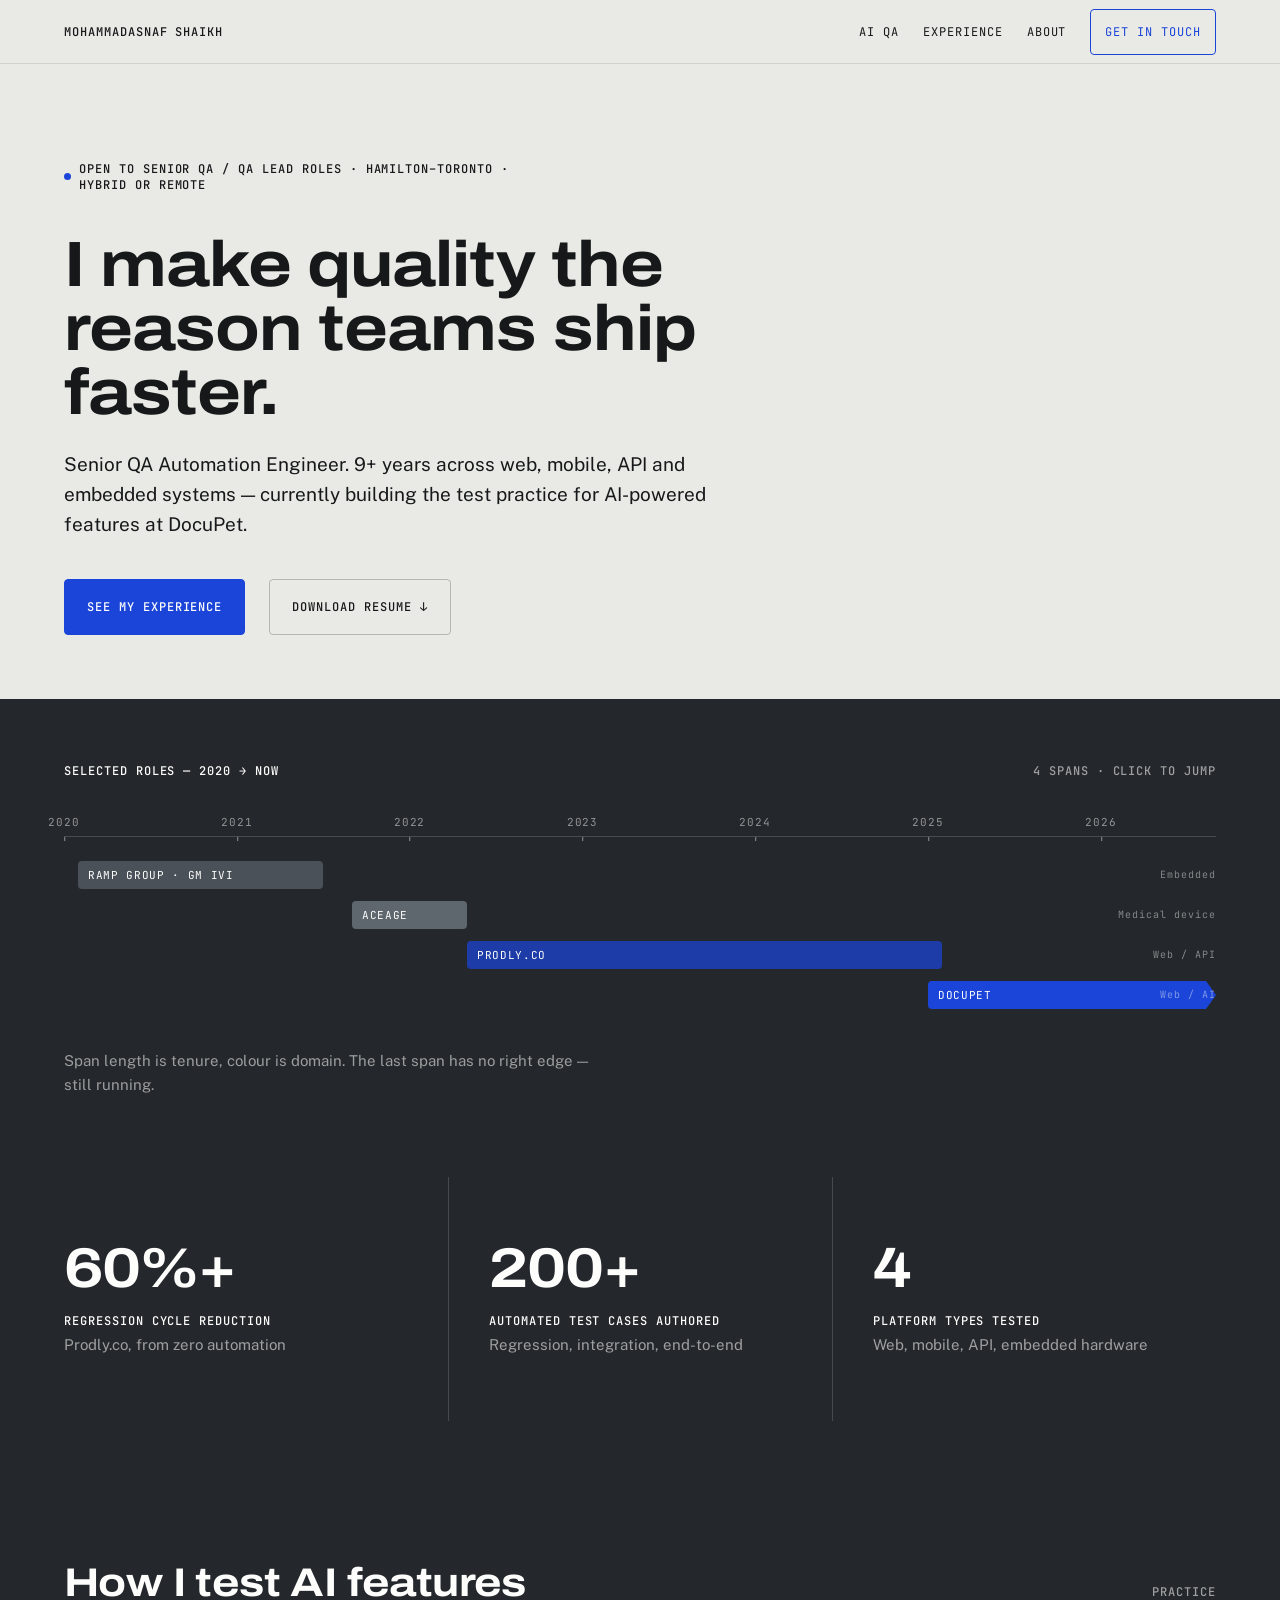
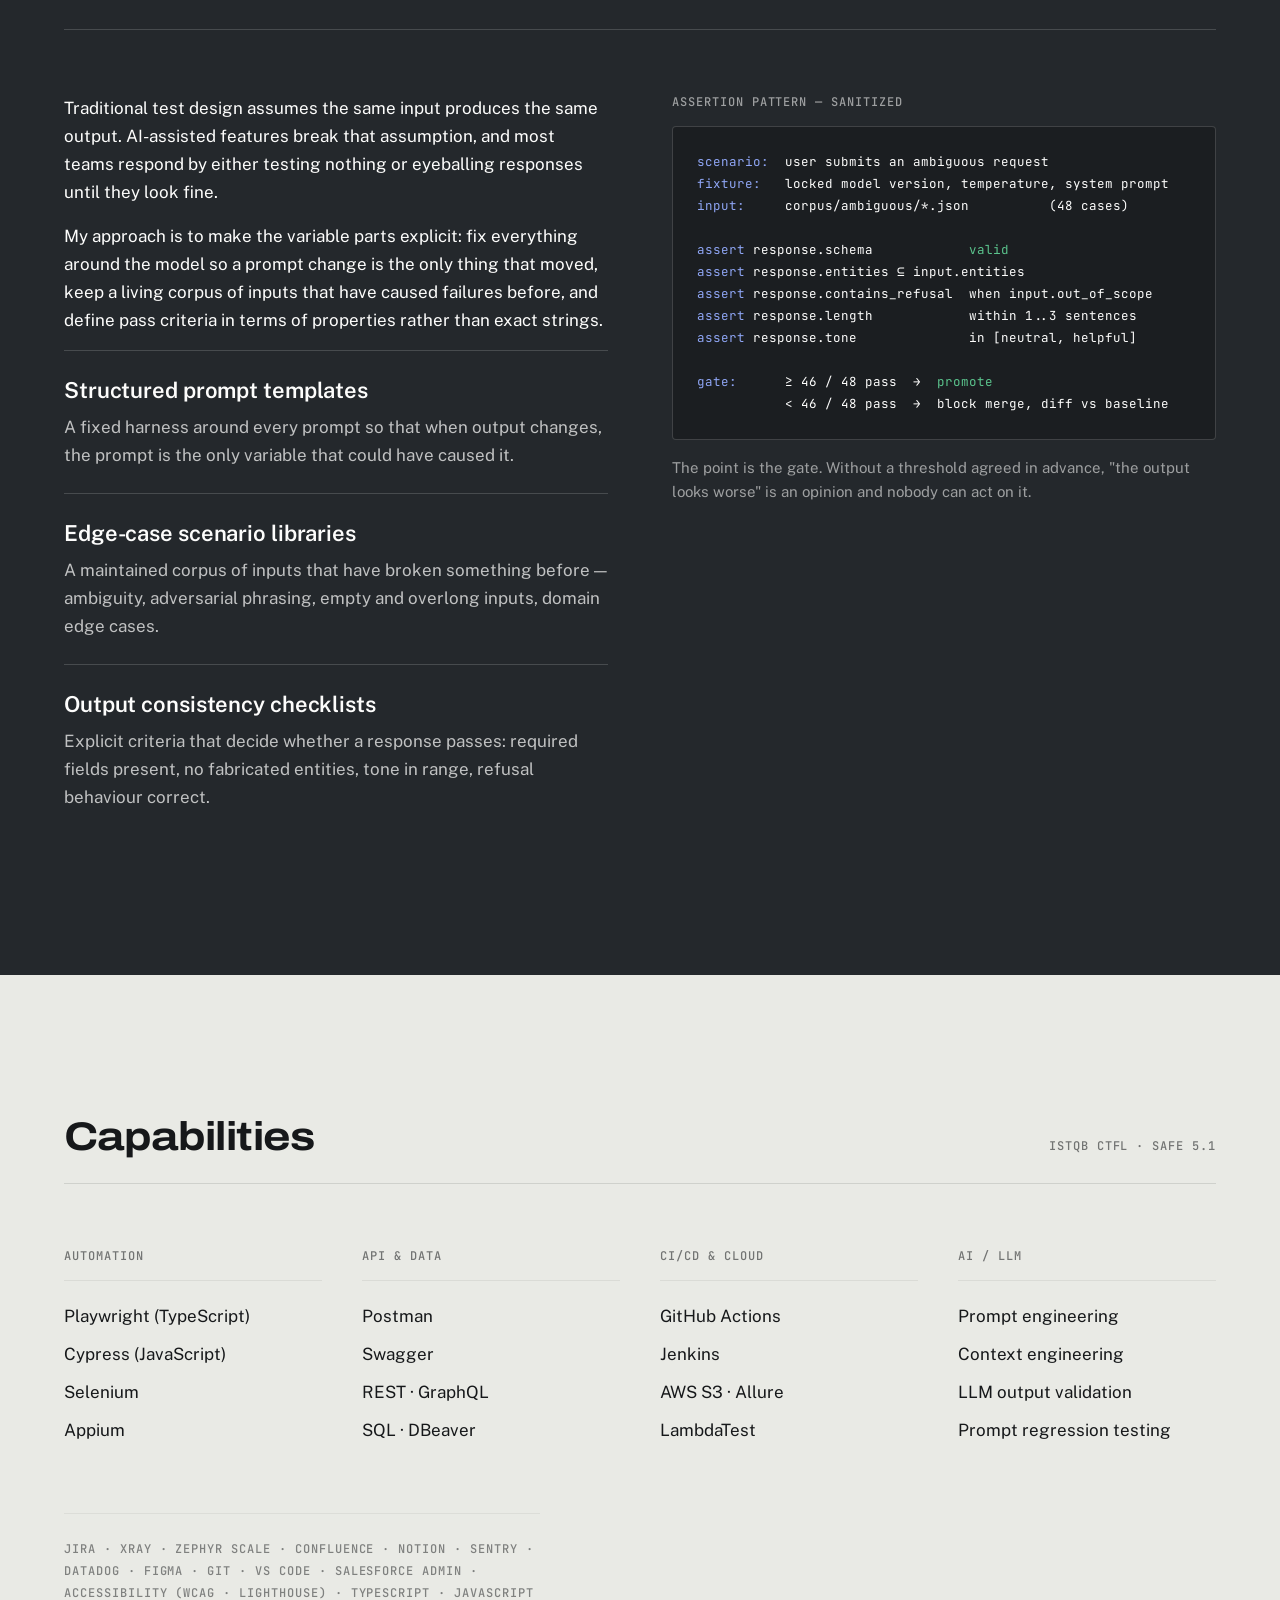
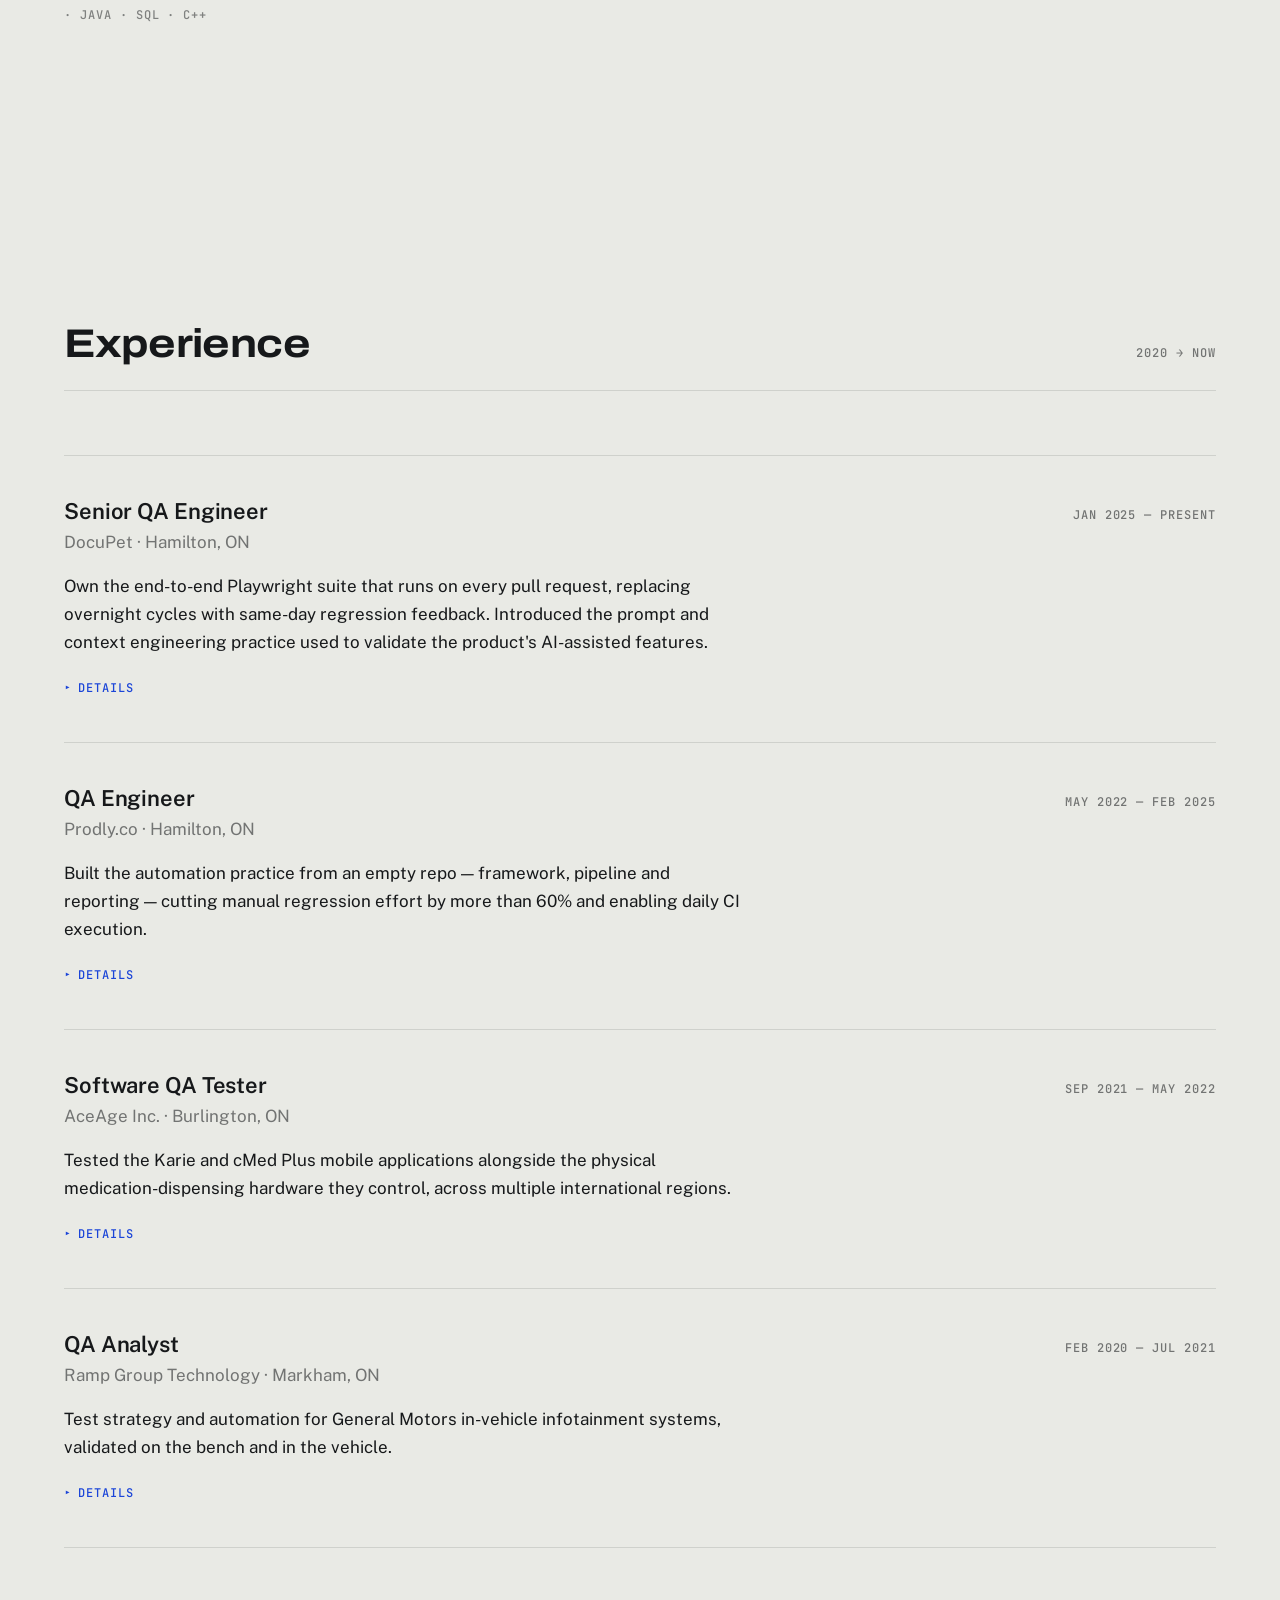
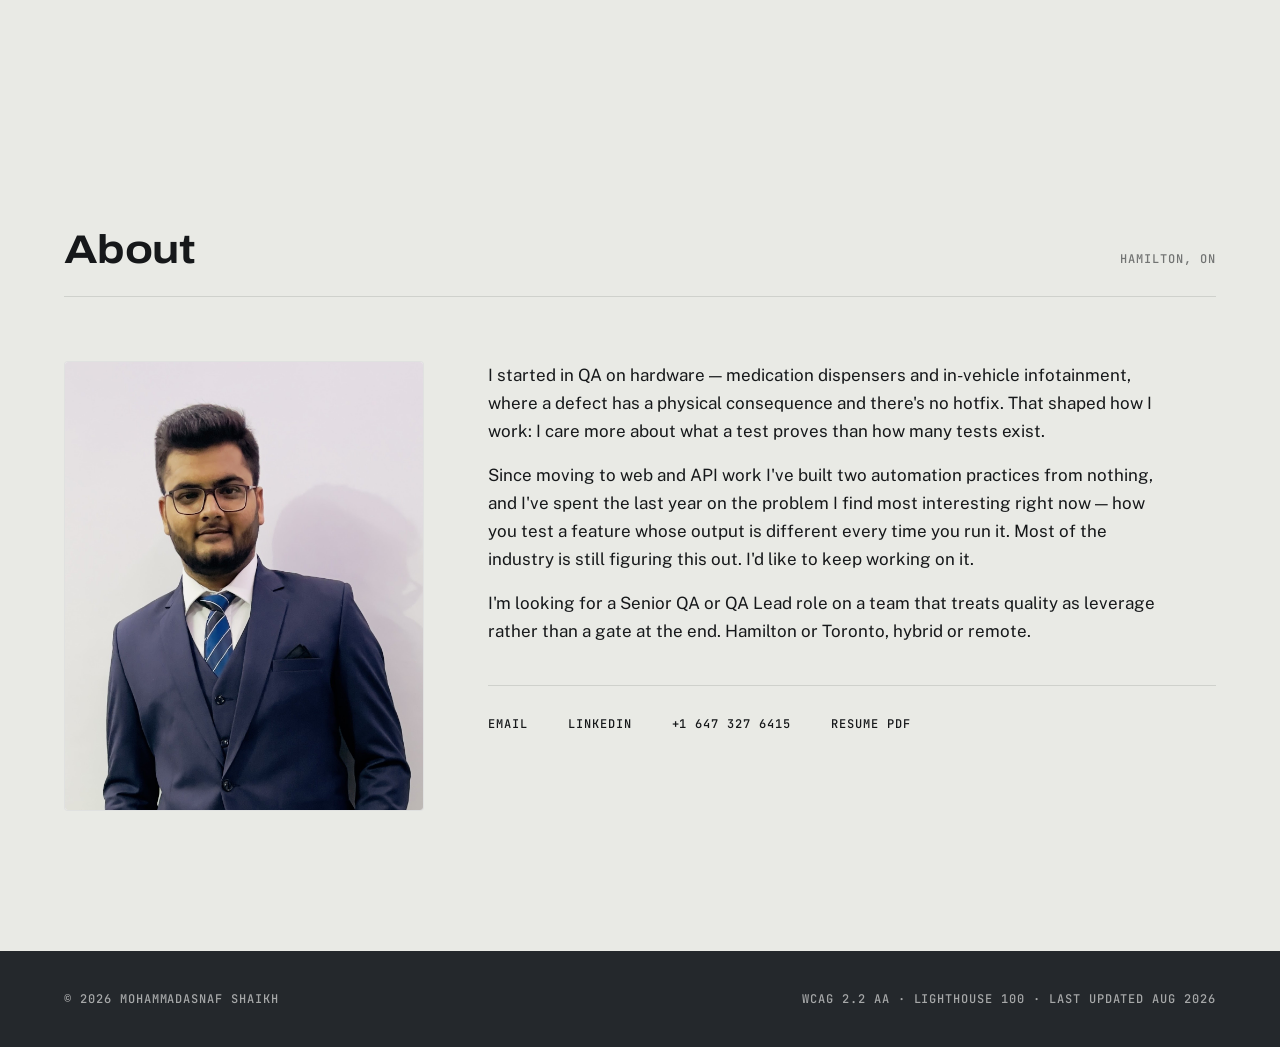
==== index.html @ b60d02b6 "Resume and Portfolio" ====
<!DOCTYPE html>
<html lang="en">
<head>
<meta charset="utf-8">
<meta name="viewport" content="width=device-width, initial-scale=1">
<title>Mohammadasnaf Shaikh — Senior QA Automation Engineer</title>
<meta name="description" content="Senior QA Automation Engineer with 9+ years across web, mobile, API and embedded. Playwright, CI/CD, and QA for AI-powered features.">

<!-- ============================================================
     BEFORE PUBLISHING: replace the two URLs below with your real
     live address, e.g. https://asnafshaikh.com
     LinkedIn will NOT show a preview card if these stay as-is.
     ============================================================ -->
<link rel="canonical" href="https://REPLACE-WITH-YOUR-DOMAIN.com/">
<meta property="og:image" content="https://REPLACE-WITH-YOUR-DOMAIN.com/og-image.png">

<meta property="og:type" content="website">
<meta property="og:site_name" content="Mohammadasnaf Shaikh">
<meta property="og:title" content="Mohammadasnaf Shaikh — Senior QA Automation Engineer">
<meta property="og:description" content="9+ years across web, mobile, API and embedded. Playwright, CI/CD, and a working practice for testing AI-powered features.">
<meta property="og:image:width" content="1200">
<meta property="og:image:height" content="630">
<meta property="og:image:alt" content="I make quality the reason teams ship faster — Mohammadasnaf Shaikh, Senior QA Automation Engineer">
<meta property="og:locale" content="en_CA">

<meta name="twitter:card" content="summary_large_image">
<meta name="twitter:title" content="Mohammadasnaf Shaikh — Senior QA Automation Engineer">
<meta name="twitter:description" content="9+ years across web, mobile, API and embedded. Playwright, CI/CD, and a working practice for testing AI-powered features.">

<meta name="theme-color" content="#24282C">
<link rel="icon" href="favicon.svg" type="image/svg+xml">
<link rel="preconnect" href="https://fonts.googleapis.com">
<link rel="preconnect" href="https://fonts.gstatic.com" crossorigin>
<link href="https://fonts.googleapis.com/css2?family=Archivo:wdth,wght@62..125,100..900&family=Public+Sans:wght@400;600&family=JetBrains+Mono:wght@400;500&display=swap" rel="stylesheet">
<link rel="stylesheet" href="styles.css">
</head>
<body>

<header class="nav">
  <nav class="nav-inner" aria-label="Main">
    <a class="nav-name" href="#top">Mohammadasnaf Shaikh</a>
    <div class="nav-links">
      <a href="#ai">AI QA</a>
      <a href="#experience">Experience</a>
      <a href="#about">About</a>
      <a class="nav-cta" href="#contact">Get in touch</a>
    </div>
  </nav>
</header>

<main id="top">

  <!-- ========== HERO ========== -->
  <section class="hero wrap">
    <p class="status mono"><span class="dot" aria-hidden="true"></span>Open to Senior QA / QA Lead roles · Hamilton–Toronto · Hybrid or remote</p>
    <h1>I make quality the reason teams ship faster.</h1>
    <p class="hero-sub">Senior QA Automation Engineer. 9+ years across web, mobile, API and embedded systems — currently building the test practice for AI-powered features at DocuPet.</p>
    <div class="actions">
      <a class="btn" href="#experience">See my experience</a>
      <a class="btn btn-quiet" href="Mohammadasnaf_Shaikh_Resume.pdf">Download resume ↓</a>
    </div>
  </section>

  <!-- ========== RUN STRIP ========== -->
  <section class="panel strip-panel" aria-labelledby="strip-title">
    <div class="wrap">
      <div class="strip-head">
        <p class="mono" id="strip-title" style="margin:0">Selected roles — 2020 → now</p>
        <p class="mono dim" style="margin:0">4 spans · click to jump</p>
      </div>

      <div class="axis" aria-hidden="true">
        <span class="tick" style="left:0%">2020</span>
        <span class="tick" style="left:15%">2021</span>
        <span class="tick" style="left:30%">2022</span>
        <span class="tick" style="left:45%">2023</span>
        <span class="tick" style="left:60%">2024</span>
        <span class="tick" style="left:75%">2025</span>
        <span class="tick" style="left:90%">2026</span>
      </div>

      <div class="tracks">
        <div class="track">
          <a class="span span-1" href="#role-ramp" style="left:1.25%; width:21.25%"><span>Ramp Group · GM IVI</span></a>
          <span class="track-tag">Embedded</span>
        </div>
        <div class="track">
          <a class="span span-2" href="#role-aceage" style="left:25%; width:10%"><span>AceAge</span></a>
          <span class="track-tag">Medical device</span>
        </div>
        <div class="track">
          <a class="span span-3" href="#role-prodly" style="left:35%; width:41.25%"><span>Prodly.co</span></a>
          <span class="track-tag">Web / API</span>
        </div>
        <div class="track">
          <a class="span span-4" href="#role-docupet" style="left:75%; width:25%"><span>DocuPet</span></a>
          <span class="track-tag">Web / AI</span>
        </div>
      </div>

      <p class="strip-note small">Span length is tenure, colour is domain. The last span has no right edge — still running.</p>
    </div>
  </section>

  <!-- ========== IMPACT ========== -->
  <section class="panel">
    <div class="wrap">
      <div class="impact">
        <div class="impact-cell">
          <p class="impact-num">60%+</p>
          <p class="mono impact-label">Regression cycle reduction</p>
          <p class="small dim" style="margin:0">Prodly.co, from zero automation</p>
        </div>
        <div class="impact-cell">
          <p class="impact-num">200+</p>
          <p class="mono impact-label">Automated test cases authored</p>
          <p class="small dim" style="margin:0">Regression, integration, end-to-end</p>
        </div>
        <div class="impact-cell">
          <p class="impact-num">4</p>
          <p class="mono impact-label">Platform types tested</p>
          <p class="small dim" style="margin:0">Web, mobile, API, embedded hardware</p>
        </div>
      </div>
    </div>
  </section>

  <!-- ========== AI QA ========== -->
  <section class="panel" id="ai">
    <div class="section wrap reveal">
      <div class="section-head">
        <h2>How I test AI features</h2>
        <p class="mono dim" style="margin:0">Practice</p>
      </div>

      <div class="ai-grid">
        <div>
          <p>Traditional test design assumes the same input produces the same output. AI-assisted features break that assumption, and most teams respond by either testing nothing or eyeballing responses until they look fine.</p>
          <p>My approach is to make the variable parts explicit: fix everything around the model so a prompt change is the only thing that moved, keep a living corpus of inputs that have caused failures before, and define pass criteria in terms of properties rather than exact strings.</p>

          <div class="practice">
            <h3>Structured prompt templates</h3>
            <p>A fixed harness around every prompt so that when output changes, the prompt is the only variable that could have caused it.</p>
          </div>
          <div class="practice">
            <h3>Edge-case scenario libraries</h3>
            <p>A maintained corpus of inputs that have broken something before — ambiguity, adversarial phrasing, empty and overlong inputs, domain edge cases.</p>
          </div>
          <div class="practice">
            <h3>Output consistency checklists</h3>
            <p>Explicit criteria that decide whether a response passes: required fields present, no fabricated entities, tone in range, refusal behaviour correct.</p>
          </div>
        </div>

        <div>
          <p class="mono dim" style="margin-bottom:16px">Assertion pattern — sanitized</p>
<pre class="artifact"><span class="k">scenario:</span>  user submits an ambiguous request
<span class="k">fixture:</span>   locked model version, temperature, system prompt
<span class="k">input:</span>     corpus/ambiguous/*.json          (48 cases)

<span class="k">assert</span> response.schema            <span class="ok">valid</span>
<span class="k">assert</span> response.entities ⊆ input.entities
<span class="k">assert</span> response.contains_refusal  when input.out_of_scope
<span class="k">assert</span> response.length            within 1..3 sentences
<span class="k">assert</span> response.tone              in [neutral, helpful]

<span class="k">gate:</span>      ≥ 46 / 48 pass  →  <span class="ok">promote</span>
           &lt; 46 / 48 pass  →  block merge, diff vs baseline</pre>
          <p class="small dim" style="margin-top:16px">The point is the gate. Without a threshold agreed in advance, "the output looks worse" is an opinion and nobody can act on it.</p>
        </div>
      </div>
    </div>
  </section>

  <!-- ========== CAPABILITIES ========== -->
  <section class="section wrap reveal">
    <div class="section-head">
      <h2>Capabilities</h2>
      <p class="mono dim" style="margin:0">ISTQB CTFL · SAFe 5.1</p>
    </div>

    <div class="caps">
      <div class="cap">
        <h3>Automation</h3>
        <ul>
          <li>Playwright (TypeScript)</li>
          <li>Cypress (JavaScript)</li>
          <li>Selenium</li>
          <li>Appium</li>
        </ul>
      </div>
      <div class="cap">
        <h3>API &amp; data</h3>
        <ul>
          <li>Postman</li>
          <li>Swagger</li>
          <li>REST · GraphQL</li>
          <li>SQL · DBeaver</li>
        </ul>
      </div>
      <div class="cap">
        <h3>CI/CD &amp; cloud</h3>
        <ul>
          <li>GitHub Actions</li>
          <li>Jenkins</li>
          <li>AWS S3 · Allure</li>
          <li>LambdaTest</li>
        </ul>
      </div>
      <div class="cap">
        <h3>AI / LLM</h3>
        <ul>
          <li>Prompt engineering</li>
          <li>Context engineering</li>
          <li>LLM output validation</li>
          <li>Prompt regression testing</li>
        </ul>
      </div>
    </div>

    <p class="mono caps-rest">Jira · Xray · Zephyr Scale · Confluence · Notion · Sentry · Datadog · Figma · Git · VS Code · Salesforce Admin · Accessibility (WCAG · Lighthouse) · TypeScript · JavaScript · Java · SQL · C++</p>
  </section>

  <!-- ========== EXPERIENCE ========== -->
  <section class="section wrap reveal" id="experience">
    <div class="section-head">
      <h2>Experience</h2>
      <p class="mono dim" style="margin:0">2020 → now</p>
    </div>

    <article class="role" id="role-docupet">
      <div class="role-top">
        <div>
          <h3>Senior QA Engineer</h3>
          <p class="role-co">DocuPet · Hamilton, ON</p>
        </div>
        <p class="mono dim" style="margin:0">Jan 2025 — Present</p>
      </div>
      <p>Own the end-to-end Playwright suite that runs on every pull request, replacing overnight cycles with same-day regression feedback. Introduced the prompt and context engineering practice used to validate the product's AI-assisted features.</p>
      <details>
        <summary>Details</summary>
        <ul>
          <li>Architected and maintain a Playwright (TypeScript) suite embedded in CI/CD, delivering regression results on every PR.</li>
          <li>Built structured prompt templates, edge-case scenario libraries and LLM output consistency checklists for AI features.</li>
          <li>Authored test plans covering functional, regression, sanity, accessibility (Lighthouse / WCAG) and non-functional testing across LambdaTest real-device environments.</li>
          <li>Led API validation via Postman and Swagger — payload integrity, auth flows, error boundaries and data consistency across QA, Staging and Production.</li>
          <li>Used Sentry for real-time log monitoring, surfacing production-level anomalies pre-release and reducing mean time to resolution.</li>
          <li>Managed the full defect lifecycle in Jira / Xray and maintained the Confluence knowledge base used for onboarding.</li>
        </ul>
      </details>
    </article>

    <article class="role" id="role-prodly">
      <div class="role-top">
        <div>
          <h3>QA Engineer</h3>
          <p class="role-co">Prodly.co · Hamilton, ON</p>
        </div>
        <p class="mono dim" style="margin:0">May 2022 — Feb 2025</p>
      </div>
      <p>Built the automation practice from an empty repo — framework, pipeline and reporting — cutting manual regression effort by more than 60% and enabling daily CI execution.</p>
      <details>
        <summary>Details</summary>
        <ul>
          <li>Built the entire automation framework from scratch in Playwright and Cypress (TypeScript / JavaScript) from a zero-automation baseline.</li>
          <li>Deployed and maintained an AWS S3-hosted Allure reporting pipeline giving stakeholders self-serve visibility into execution trends, flakiness and coverage gaps.</li>
          <li>Applied context engineering to AI-assisted test scenario generation for complex Salesforce features.</li>
          <li>Served as Salesforce System Admin within QA — provisioned test environments, managed permissions, validated data migration accuracy.</li>
          <li>Executed API testing on REST endpoints via Postman and Swagger, validating data correctness, response-time SLAs and error boundaries.</li>
          <li>Used Datadog and DBeaver for log monitoring and SQL-based database validation.</li>
        </ul>
      </details>
    </article>

    <article class="role" id="role-aceage">
      <div class="role-top">
        <div>
          <h3>Software QA Tester</h3>
          <p class="role-co">AceAge Inc. · Burlington, ON</p>
        </div>
        <p class="mono dim" style="margin:0">Sep 2021 — May 2022</p>
      </div>
      <p>Tested the Karie and cMed Plus mobile applications alongside the physical medication-dispensing hardware they control, across multiple international regions.</p>
      <details>
        <summary>Details</summary>
        <ul>
          <li>Tested Android and iOS applications plus hardware dispensing devices across QA, Staging and Production.</li>
          <li>Executed update-path, firmware, regression, sanity, permission and multi-device dispensing tests.</li>
          <li>Caught a critical patient-safety hardware–software sync defect before it reached production.</li>
          <li>Performed API testing on healthcare platform endpoints, verifying prescription data flows and device communication protocols.</li>
        </ul>
      </details>
    </article>

    <article class="role" id="role-ramp">
      <div class="role-top">
        <div>
          <h3>QA Analyst</h3>
          <p class="role-co">Ramp Group Technology · Markham, ON</p>
        </div>
        <p class="mono dim" style="margin:0">Feb 2020 — Jul 2021</p>
      </div>
      <p>Test strategy and automation for General Motors in-vehicle infotainment systems, validated on the bench and in the vehicle.</p>
      <details>
        <summary>Details</summary>
        <ul>
          <li>Developed test strategies covering Bluetooth, CarPlay, Android Auto (wired and wireless), Radio, SiriusXM and media applications.</li>
          <li>Built Java + Selenium + Appium automation targeting Android IVI.</li>
          <li>Performed bench and in-vehicle validation using CAN bus and Intrepid simulated signals.</li>
          <li>Collaborated with GM engineering on HMI usability; structured QA feedback entered the engineering backlog across two model-year updates.</li>
        </ul>
      </details>
    </article>
  </section>

  <!-- ========== ABOUT + CONTACT ========== -->
  <section class="section wrap reveal" id="about">
    <div class="section-head">
      <h2>About</h2>
      <p class="mono dim" style="margin:0">Hamilton, ON</p>
    </div>

    <div class="about">
      <img class="portrait" src="headshot.jpg" alt="Mohammadasnaf Shaikh" width="720" height="900">

      <div>
        <p>I started in QA on hardware — medication dispensers and in-vehicle infotainment, where a defect has a physical consequence and there's no hotfix. That shaped how I work: I care more about what a test proves than how many tests exist.</p>
        <p>Since moving to web and API work I've built two automation practices from nothing, and I've spent the last year on the problem I find most interesting right now — how you test a feature whose output is different every time you run it. Most of the industry is still figuring this out. I'd like to keep working on it.</p>
        <p>I'm looking for a Senior QA or QA Lead role on a team that treats quality as leverage rather than a gate at the end. Hamilton or Toronto, hybrid or remote.</p>

        <div class="contact" id="contact">
          <a href="mailto:asnafshaikhpro@gmail.com">Email</a>
          <a href="https://www.linkedin.com/in/mohammadasnaf-shaikh/" target="_blank" rel="noopener">LinkedIn</a>
          <a href="tel:+16473276415">+1 647 327 6415</a>
          <a href="Mohammadasnaf_Shaikh_Resume.pdf">Resume PDF</a>
        </div>
      </div>
    </div>
  </section>

</main>

<footer class="panel footer">
  <div class="footer-inner">
    <p class="mono" style="margin:0">© 2026 Mohammadasnaf Shaikh</p>
    <p class="mono" style="margin:0">WCAG 2.2 AA · Lighthouse 100 · Last updated Aug 2026</p>
  </div>
</footer>

<script>
  (function () {
    var items = document.querySelectorAll('.reveal');
    if (!('IntersectionObserver' in window)) {
      items.forEach(function (el) { el.classList.add('in'); });
      return;
    }
    var io = new IntersectionObserver(function (entries) {
      entries.forEach(function (e) {
        if (e.isIntersecting) { e.target.classList.add('in'); io.unobserve(e.target); }
      });
    }, { rootMargin: '0px 0px -8% 0px', threshold: 0.05 });
    items.forEach(function (el) { io.observe(el); });
  })();
</script>

</body>
</html>
---- styles.css ----
/* ============================================================
   mohammadasnaf.com — diagnostic readout
   Tokens per design spec. Six colours, three faces, one accent.
   ============================================================ */

:root {
  --bench:    #E9EAE5;
  --card:     #FDFDFC;
  --ink:      #16181A;
  --graphite: #24282C;
  --cobalt:   #1B45D8;
  --verify:   #0F7B4F;
  --flag:     #B3261E;

  --hairline: rgba(22, 24, 26, 0.12);
  --hairline-strong: rgba(22, 24, 26, 0.24);
  --hairline-dark: rgba(253, 253, 252, 0.16);

  --display: "Archivo", "Helvetica Neue", Arial, sans-serif;
  --body: "Public Sans", -apple-system, BlinkMacSystemFont, "Segoe UI", sans-serif;
  --mono: "JetBrains Mono", ui-monospace, SFMono-Regular, Menlo, monospace;

  --s1: 4px;  --s2: 8px;   --s3: 16px;  --s4: 24px;
  --s5: 40px; --s6: 64px;  --s7: 96px;  --s8: 140px;

  --maxw: 1200px;
  --gutter: 24px;
  --radius: 4px;
}

/* ---------- reset ---------- */

*, *::before, *::after { box-sizing: border-box; }

html { scroll-behavior: smooth; scroll-padding-top: 88px; }

body {
  margin: 0;
  background: var(--bench);
  color: var(--ink);
  font-family: var(--body);
  font-size: 17px;
  line-height: 28px;
  font-weight: 400;
  -webkit-font-smoothing: antialiased;
  text-rendering: optimizeLegibility;
}

img { max-width: 100%; display: block; }

a { color: inherit; }

:focus-visible {
  outline: 2px solid var(--cobalt);
  outline-offset: 2px;
  border-radius: 2px;
}

/* ---------- type ---------- */

h1, h2, h3 { margin: 0; font-weight: 700; }

h1, h2 {
  font-family: var(--display);
  font-variation-settings: "wdth" 115;
  letter-spacing: -0.015em;
}

h1 { font-size: 64px; line-height: 64px; }
h2 { font-size: 40px; line-height: 44px; }

h3 {
  font-family: var(--body);
  font-size: 22px;
  line-height: 30px;
  font-weight: 600;
  letter-spacing: -0.005em;
}

p { margin: 0 0 var(--s3); max-width: 68ch; }

.small { font-size: 15px; line-height: 24px; }

.mono {
  font-family: var(--mono);
  font-size: 12px;
  line-height: 16px;
  font-weight: 500;
  letter-spacing: 0.08em;
  text-transform: uppercase;
}

.dim { opacity: 0.56; }

/* ---------- layout ---------- */

.wrap {
  max-width: var(--maxw);
  margin: 0 auto;
  padding-inline: var(--gutter);
}

.section { padding-block: var(--s8); }

.section-head {
  display: flex;
  align-items: baseline;
  justify-content: space-between;
  gap: var(--s4);
  padding-bottom: var(--s4);
  margin-bottom: var(--s6);
  border-bottom: 1px solid var(--hairline);
}

.panel {
  background: var(--graphite);
  color: var(--card);
}

.panel .section-head { border-bottom-color: var(--hairline-dark); }

/* ---------- nav ---------- */

.nav {
  position: sticky;
  top: 0;
  z-index: 50;
  height: 64px;
  background: rgba(233, 234, 229, 0.86);
  backdrop-filter: blur(8px);
  -webkit-backdrop-filter: blur(8px);
  border-bottom: 1px solid var(--hairline);
}

.nav-inner {
  max-width: var(--maxw);
  margin: 0 auto;
  padding-inline: var(--gutter);
  height: 100%;
  display: flex;
  align-items: center;
  justify-content: space-between;
  gap: var(--s4);
}

.nav-name {
  font-family: var(--mono);
  font-size: 12px;
  letter-spacing: 0.08em;
  text-transform: uppercase;
  text-decoration: none;
  font-weight: 500;
}

.nav-links {
  display: flex;
  align-items: center;
  gap: var(--s4);
}

.nav-links a {
  font-family: var(--mono);
  font-size: 12px;
  letter-spacing: 0.08em;
  text-transform: uppercase;
  text-decoration: none;
  padding-block: 4px;
  position: relative;
}

.nav-links a::after {
  content: "";
  position: absolute;
  left: 0; bottom: 0;
  width: 100%; height: 1px;
  background: var(--cobalt);
  transform: scaleX(0);
  transform-origin: left;
  transition: transform 120ms ease-out;
}

.nav-links a:hover::after { transform: scaleX(1); }

.nav-cta {
  border: 1px solid var(--cobalt);
  color: var(--cobalt);
  border-radius: var(--radius);
  padding: 8px 14px !important;
  transition: background 120ms ease-out, color 120ms ease-out;
}

.nav-cta::after { display: none; }
.nav-cta:hover { background: var(--cobalt); color: var(--card); }

/* ---------- hero ---------- */

.hero { padding-top: var(--s7); padding-bottom: var(--s6); }

.status {
  display: inline-flex;
  align-items: center;
  gap: var(--s2);
  margin-bottom: var(--s5);
}

.dot {
  width: 7px; height: 7px;
  border-radius: 50%;
  background: var(--cobalt);
  flex: none;
}

.hero h1 { max-width: 15ch; margin-bottom: var(--s4); }

.hero-sub {
  font-size: 19px;
  line-height: 30px;
  max-width: 58ch;
  margin-bottom: var(--s5);
}

.actions { display: flex; align-items: center; gap: var(--s4); flex-wrap: wrap; }

.btn {
  display: inline-block;
  background: var(--cobalt);
  color: var(--card);
  text-decoration: none;
  border: 1px solid var(--cobalt);
  border-radius: var(--radius);
  padding: 13px 22px;
  font-family: var(--mono);
  font-size: 12px;
  font-weight: 500;
  letter-spacing: 0.08em;
  text-transform: uppercase;
  transition: transform 120ms ease-out, background 120ms ease-out;
}

.btn:hover { background: #1638b4; transform: translateY(-1px); }

.btn-quiet {
  background: transparent;
  color: var(--ink);
  border-color: var(--hairline-strong);
}

.btn-quiet:hover { background: transparent; border-color: var(--ink); }

/* ---------- run strip ---------- */

.strip-panel { padding-block: var(--s6); }

.strip-head {
  display: flex;
  align-items: baseline;
  justify-content: space-between;
  gap: var(--s4);
  margin-bottom: var(--s5);
}

.axis {
  position: relative;
  height: 18px;
  border-bottom: 1px solid var(--hairline-dark);
  margin-bottom: var(--s4);
}

.tick {
  position: absolute;
  bottom: 0;
  transform: translateX(-50%);
  font-family: var(--mono);
  font-size: 11px;
  letter-spacing: 0.08em;
  opacity: 0.5;
}

.tick::after {
  content: "";
  position: absolute;
  left: 50%; bottom: -5px;
  width: 1px; height: 4px;
  background: currentColor;
}

.tracks { display: flex; flex-direction: column; gap: 12px; }

.track { position: relative; height: 28px; }

.span {
  position: absolute;
  top: 0;
  height: 28px;
  border-radius: var(--radius);
  display: flex;
  align-items: center;
  padding-inline: 10px;
  gap: 8px;
  text-decoration: none;
  color: var(--card);
  font-family: var(--mono);
  font-size: 11px;
  letter-spacing: 0.06em;
  text-transform: uppercase;
  white-space: nowrap;
  overflow: hidden;
  transform: scaleX(0);
  transform-origin: left center;
  animation: draw 900ms cubic-bezier(0.2, 0.7, 0.3, 1) both;
  transition: filter 120ms ease-out;
}

.span:hover { filter: brightness(1.18); }

.span span { transform-origin: left; }

@keyframes draw { to { transform: scaleX(1); } }

.span-1 { background: #4A5158; animation-delay: 0ms; }
.span-2 { background: #5E666E; animation-delay: 80ms; }
.span-3 { background: rgba(27, 69, 216, 0.72); animation-delay: 160ms; }
.span-4 {
  background: var(--cobalt);
  animation-delay: 240ms;
  border-top-right-radius: 0;
  border-bottom-right-radius: 0;
  clip-path: polygon(0 0, calc(100% - 10px) 0, 100% 50%, calc(100% - 10px) 100%, 0 100%);
}

.track-tag {
  position: absolute;
  right: 0;
  top: 50%;
  transform: translateY(-50%);
  font-family: var(--mono);
  font-size: 10px;
  letter-spacing: 0.1em;
  opacity: 0.45;
  pointer-events: none;
}

.strip-note { margin-top: var(--s5); opacity: 0.55; max-width: 60ch; }

/* ---------- impact ---------- */

.impact { display: grid; grid-template-columns: repeat(3, 1fr); }

.impact-cell {
  padding: var(--s6) var(--s5);
  border-left: 1px solid var(--hairline-dark);
}

.impact-cell:first-child { border-left: 0; padding-left: 0; }

.impact-num {
  font-family: var(--display);
  font-variation-settings: "wdth" 115;
  font-weight: 700;
  font-size: 56px;
  line-height: 56px;
  letter-spacing: -0.02em;
  margin-bottom: var(--s3);
}

.impact-label { margin-bottom: var(--s1); }

/* ---------- work cards ---------- */

.cards { display: flex; flex-direction: column; gap: var(--s4); }

.card {
  display: block;
  background: var(--card);
  border: 1px solid var(--hairline);
  border-radius: var(--radius);
  padding: var(--s5);
  text-decoration: none;
  transition: transform 120ms ease-out, border-color 120ms ease-out;
}

.card:hover {
  transform: translateY(-2px);
  border-color: var(--hairline-strong);
}

.card-top {
  display: flex;
  justify-content: space-between;
  gap: var(--s4);
  margin-bottom: var(--s4);
}

.card h3 { margin-bottom: var(--s2); max-width: 24ch; }

.card p { margin-bottom: var(--s4); }

.metric {
  display: inline-flex;
  align-items: center;
  gap: var(--s2);
  color: var(--verify);
  font-family: var(--mono);
  font-size: 12px;
  font-weight: 500;
  letter-spacing: 0.08em;
  text-transform: uppercase;
  margin-bottom: var(--s5);
}

.card-foot {
  display: flex;
  justify-content: space-between;
  align-items: baseline;
  gap: var(--s4);
  padding-top: var(--s4);
  border-top: 1px solid var(--hairline);
}

.stack { opacity: 0.5; }

.read {
  color: var(--cobalt);
  white-space: nowrap;
  font-family: var(--mono);
  font-size: 12px;
  font-weight: 500;
  letter-spacing: 0.08em;
  text-transform: uppercase;
}

/* ---------- ai section ---------- */

.ai-grid {
  display: grid;
  grid-template-columns: 1fr 1fr;
  gap: var(--s6);
  align-items: start;
}

.practice {
  padding-top: var(--s4);
  border-top: 1px solid var(--hairline-dark);
  margin-bottom: var(--s4);
}

.practice h3 { margin-bottom: var(--s2); }
.practice p { opacity: 0.72; margin: 0; }

.artifact {
  background: rgba(0, 0, 0, 0.24);
  border: 1px solid var(--hairline-dark);
  border-radius: var(--radius);
  padding: var(--s4);
  font-family: var(--mono);
  font-size: 12.5px;
  line-height: 22px;
  letter-spacing: 0;
  text-transform: none;
  white-space: pre-wrap;
  overflow-x: auto;
  margin: 0;
}

.artifact .k { color: #8FA6F5; }
.artifact .ok { color: #5BC48D; }

/* ---------- capabilities ---------- */

.caps {
  display: grid;
  grid-template-columns: repeat(4, 1fr);
  gap: var(--s5);
}

.cap h3 {
  font-family: var(--mono);
  font-size: 12px;
  line-height: 16px;
  font-weight: 500;
  letter-spacing: 0.08em;
  text-transform: uppercase;
  padding-bottom: var(--s3);
  margin-bottom: var(--s3);
  border-bottom: 1px solid var(--hairline);
  opacity: 0.56;
}

.cap ul { list-style: none; margin: 0; padding: 0; }
.cap li { padding-block: 5px; }

.caps-rest {
  margin-top: var(--s6);
  padding-top: var(--s4);
  border-top: 1px solid var(--hairline);
  opacity: 0.5;
  line-height: 22px;
}

/* ---------- experience ---------- */

.role {
  padding-block: var(--s5);
  border-top: 1px solid var(--hairline);
}

.role:last-child { border-bottom: 1px solid var(--hairline); }

.role-top {
  display: flex;
  justify-content: space-between;
  align-items: baseline;
  gap: var(--s4);
  margin-bottom: var(--s3);
}

.role h3 { margin-bottom: 2px; }
.role-co { opacity: 0.56; }
.role p { margin-bottom: 0; }

details { margin-top: var(--s3); }

summary {
  cursor: pointer;
  list-style: none;
  color: var(--cobalt);
  font-family: var(--mono);
  font-size: 12px;
  font-weight: 500;
  letter-spacing: 0.08em;
  text-transform: uppercase;
  display: inline-flex;
  align-items: center;
  gap: 6px;
}

summary::-webkit-details-marker { display: none; }
summary::before { content: "▸"; transition: transform 120ms ease-out; }
details[open] summary::before { transform: rotate(90deg); }

details ul {
  margin: var(--s3) 0 0;
  padding-left: 18px;
  max-width: 68ch;
}

details li { padding-block: 4px; }

/* ---------- about ---------- */

.about {
  display: grid;
  grid-template-columns: 360px 1fr;
  gap: var(--s6);
  align-items: start;
}

.portrait {
  width: 100%;
  height: auto;
  aspect-ratio: 4 / 5;
  object-fit: cover;
  object-position: center 30%;
  border-radius: var(--radius);
  background: var(--card);
  border: 1px solid var(--hairline);
}

.contact {
  display: flex;
  flex-wrap: wrap;
  gap: var(--s5);
  margin-top: var(--s5);
  padding-top: var(--s4);
  border-top: 1px solid var(--hairline);
}

.contact a {
  text-decoration: none;
  font-family: var(--mono);
  font-size: 12px;
  font-weight: 500;
  letter-spacing: 0.08em;
  text-transform: uppercase;
  position: relative;
}

.contact a::after {
  content: "";
  position: absolute;
  left: 0; bottom: -3px;
  width: 100%; height: 1px;
  background: var(--cobalt);
  transform: scaleX(0);
  transform-origin: left;
  transition: transform 120ms ease-out;
}

.contact a:hover { color: var(--cobalt); }
.contact a:hover::after { transform: scaleX(1); }

/* ---------- footer ---------- */

.footer { padding-block: var(--s5); }

.footer-inner {
  max-width: var(--maxw);
  margin: 0 auto;
  padding-inline: var(--gutter);
  display: flex;
  justify-content: space-between;
  gap: var(--s4);
  flex-wrap: wrap;
  opacity: 0.6;
}

/* ---------- case study pages ---------- */

.case-hero { padding-top: var(--s7); padding-bottom: var(--s6); }
.case-hero h1 { font-size: 48px; line-height: 52px; max-width: 20ch; margin-block: var(--s4); }

.lede { font-size: 19px; line-height: 30px; max-width: 60ch; opacity: 0.8; }

.case-body {
  max-width: 720px;
  padding-bottom: var(--s8);
}

.case-body h2 {
  font-size: 15px;
  line-height: 24px;
  font-family: var(--mono);
  font-variation-settings: normal;
  font-weight: 500;
  font-size: 12px;
  letter-spacing: 0.08em;
  text-transform: uppercase;
  opacity: 0.56;
  padding-top: var(--s6);
  margin-bottom: var(--s3);
  border-top: 1px solid var(--hairline);
}

.case-body h2:first-child { padding-top: 0; border-top: 0; }

.case-body ul { padding-left: 18px; max-width: 68ch; }
.case-body li { padding-block: 5px; }

.todo {
  background: rgba(27, 69, 216, 0.06);
  border-left: 2px solid var(--cobalt);
  border-radius: 0 var(--radius) var(--radius) 0;
  padding: var(--s3) var(--s4);
  margin-block: var(--s4);
}

.todo p { margin: 0; }

.cta-block {
  background: var(--graphite);
  color: var(--card);
  border-radius: var(--radius);
  padding: var(--s6) var(--s5);
  margin-top: var(--s7);
  text-align: center;
}

.cta-block h2 {
  font-family: var(--display);
  font-variation-settings: "wdth" 115;
  font-size: 32px;
  line-height: 38px;
  letter-spacing: -0.015em;
  text-transform: none;
  opacity: 1;
  border-top: 0;
  padding-top: 0;
  margin-bottom: var(--s4);
}

.cta-block p { max-width: 46ch; margin-inline: auto; opacity: 0.7; }

/* ---------- scroll reveal ---------- */

.reveal {
  opacity: 0;
  transform: translateY(12px);
  transition: opacity 240ms ease-out, transform 240ms ease-out;
}

.reveal.in { opacity: 1; transform: none; }

/* ---------- responsive ---------- */

@media (max-width: 1000px) {
  :root { --s8: 80px; --s7: 64px; }

  h1 { font-size: 44px; line-height: 48px; }
  h2 { font-size: 32px; line-height: 38px; }

  .ai-grid, .about { grid-template-columns: 1fr; gap: var(--s5); }
  .caps { grid-template-columns: repeat(2, 1fr); }
  .about { max-width: 520px; }
  .impact-num { font-size: 44px; line-height: 46px; }
}

@media (max-width: 700px) {
  :root { --gutter: 16px; --s8: 64px; --s7: 48px; }

  body { font-size: 16px; line-height: 26px; }

  h1 { font-size: 36px; line-height: 40px; }
  h2 { font-size: 28px; line-height: 32px; }
  h3 { font-size: 20px; line-height: 28px; }

  .mono { font-size: 11px; }

  .nav-links a:not(.nav-cta) { display: none; }

  .hero-sub { font-size: 17px; line-height: 28px; }
  .case-hero h1 { font-size: 32px; line-height: 36px; }

  .impact { grid-template-columns: 1fr; }
  .impact-cell {
    border-left: 0;
    border-top: 1px solid var(--hairline-dark);
    padding: var(--s5) 0;
  }
  .impact-cell:first-child { border-top: 0; padding-top: 0; }

  .caps { grid-template-columns: 1fr; gap: var(--s4); }

  .card { padding: var(--s4); }
  .card-top, .card-foot, .role-top, .strip-head { flex-direction: column; gap: var(--s2); }
  .card-foot { align-items: flex-start; }

  .contact { flex-direction: column; gap: var(--s3); }
  .contact a { align-self: flex-start; }

  /* run strip → vertical rows */
  .axis { display: none; }
  .track { height: auto; }
  .span {
    position: static;
    width: 100% !important;
    left: auto !important;
    height: auto;
    padding: 10px;
    justify-content: space-between;
    clip-path: none;
    border-radius: var(--radius);
    white-space: normal;
  }
}

@media (prefers-reduced-motion: reduce) {
  html { scroll-behavior: auto; }
  *, *::before, *::after {
    animation-duration: 0.01ms !important;
    animation-delay: 0ms !important;
    transition-duration: 0.01ms !important;
  }
  .span { transform: none; }
  .reveal { opacity: 1; transform: none; }
}
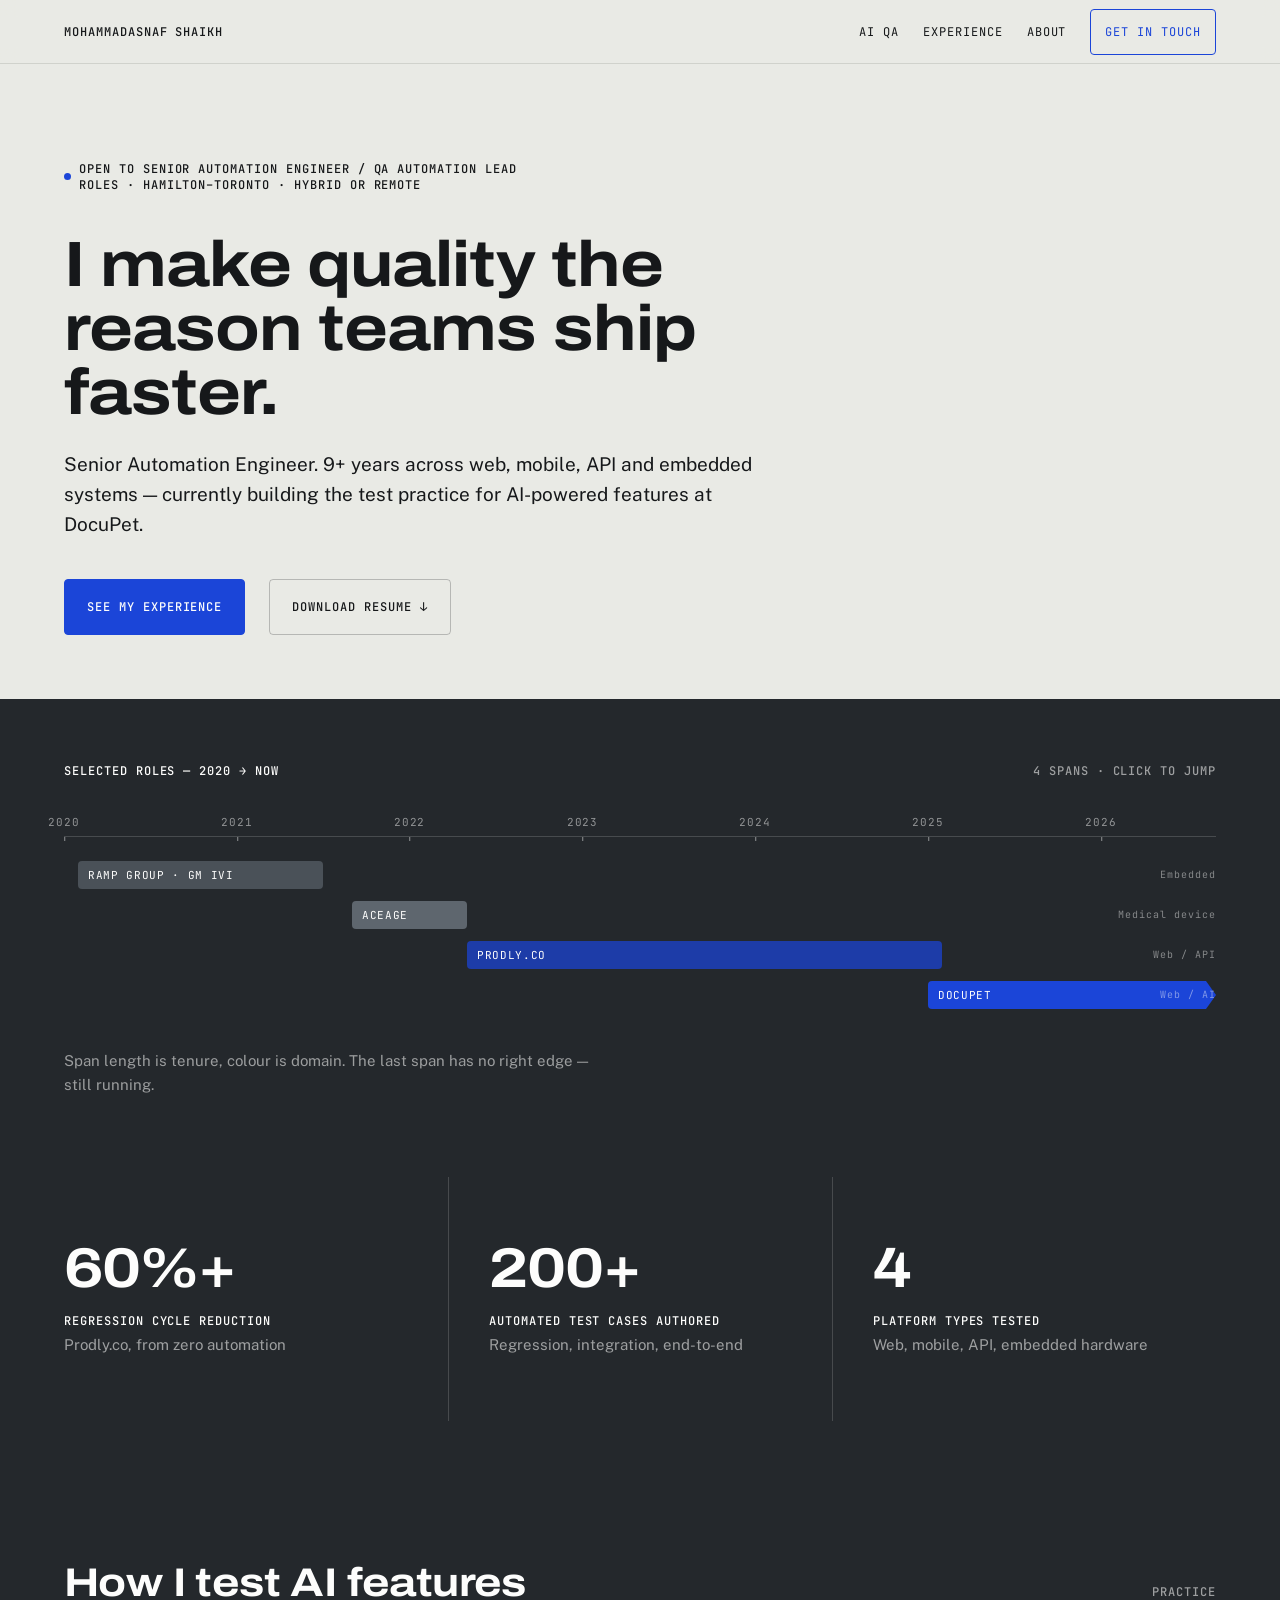
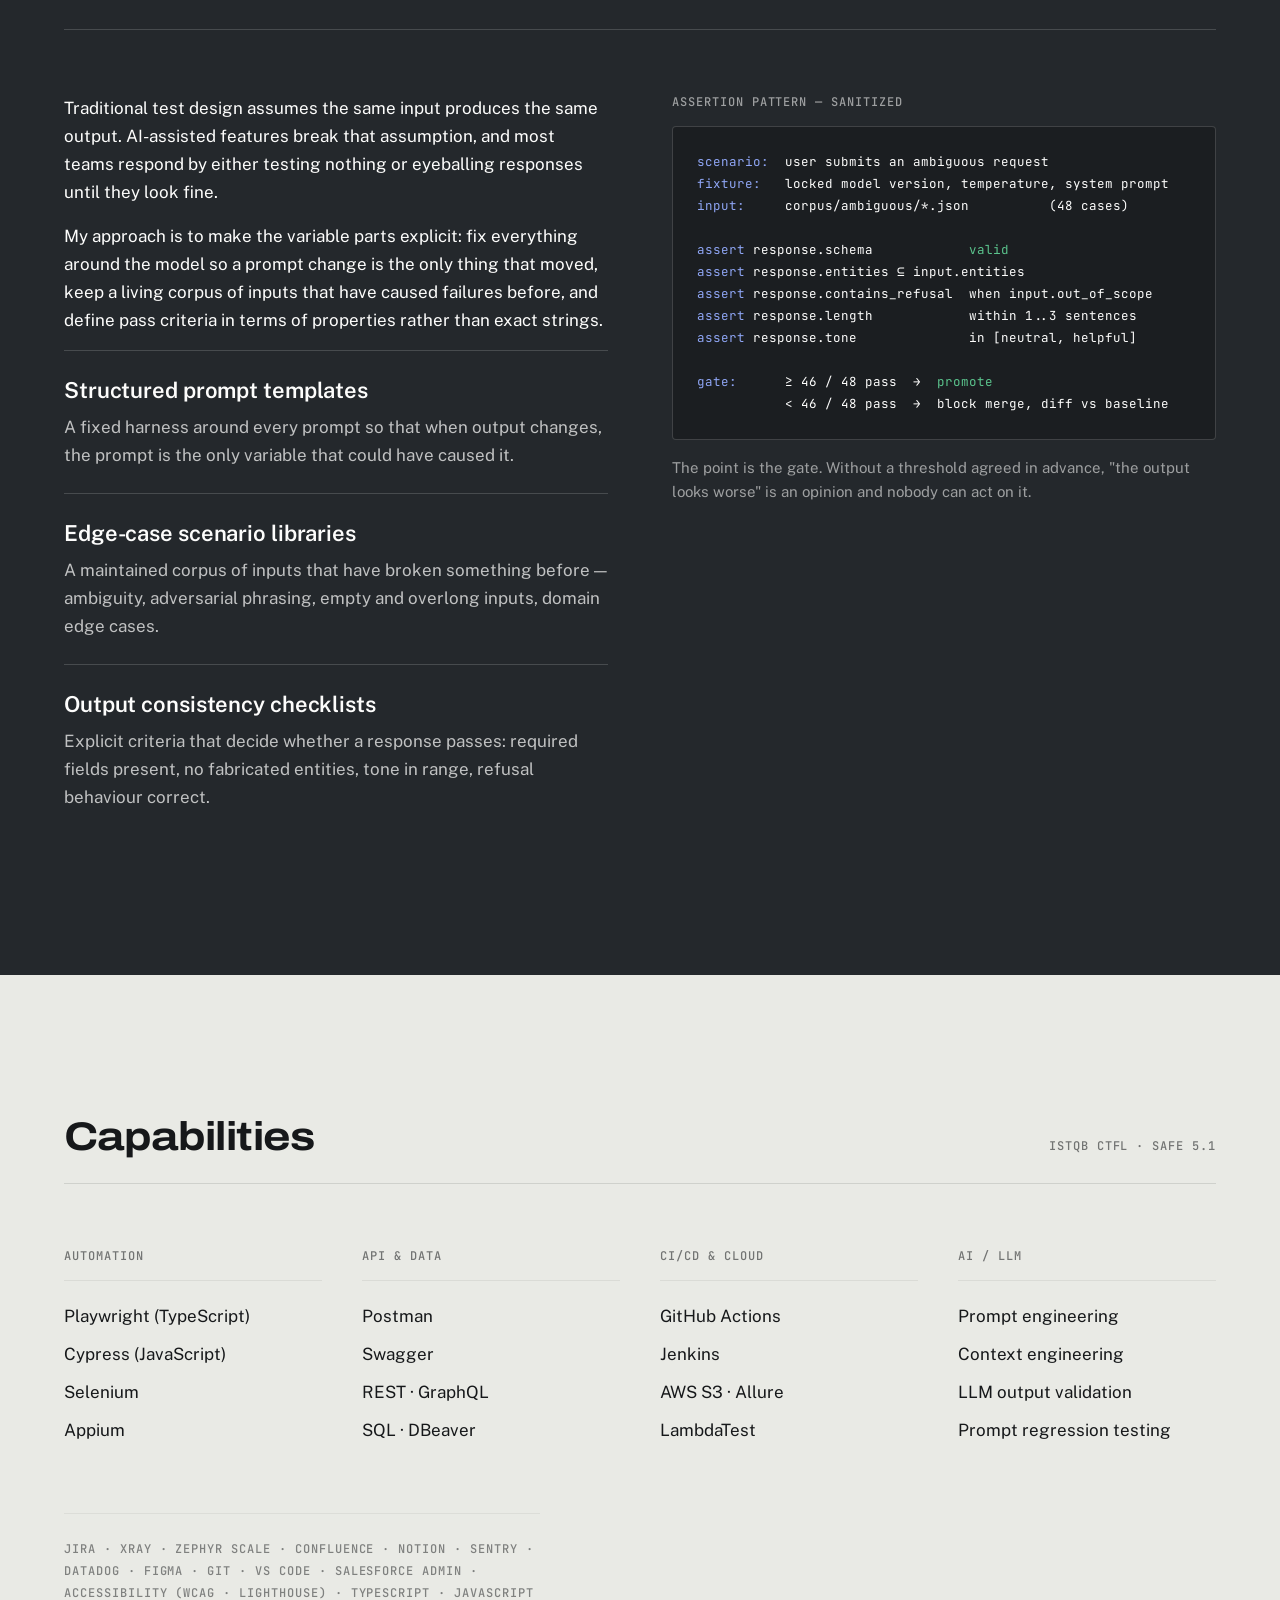
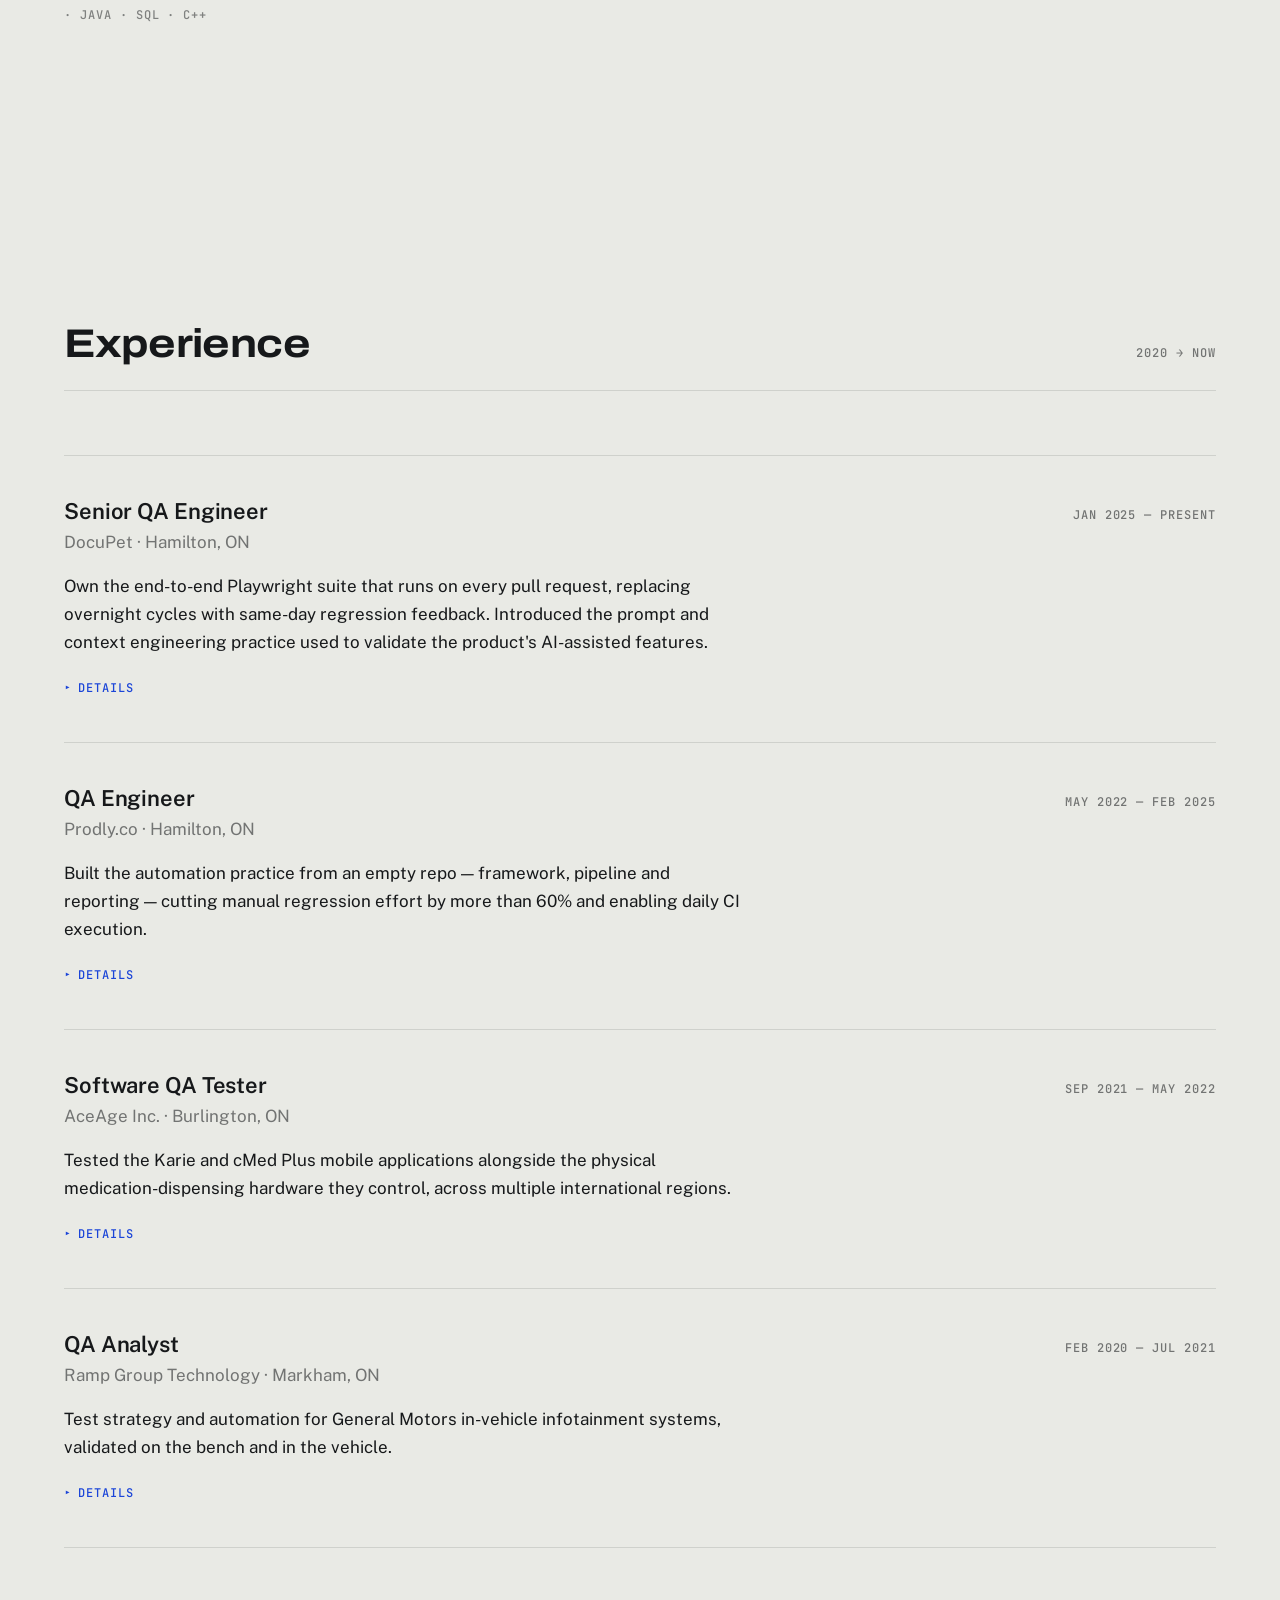
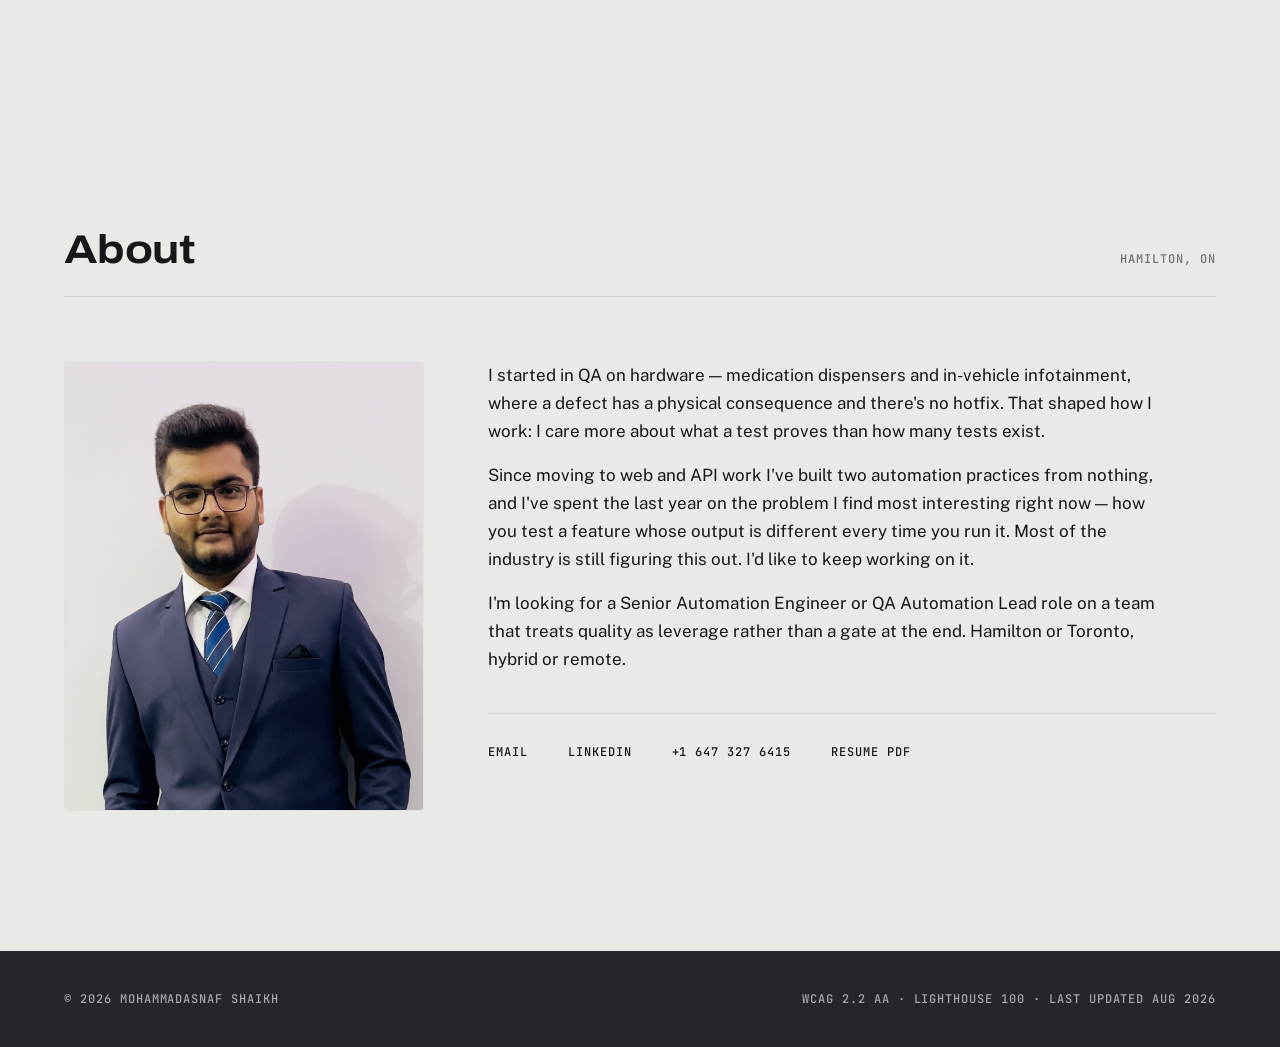
==== commit cd0dc4a1: "Add my own domain" ====
--- a/index.html
+++ b/index.html
@@ -3,28 +3,28 @@
 <head>
 <meta charset="utf-8">
 <meta name="viewport" content="width=device-width, initial-scale=1">
-<title>Mohammadasnaf Shaikh — Senior QA Automation Engineer</title>
-<meta name="description" content="Senior QA Automation Engineer with 9+ years across web, mobile, API and embedded. Playwright, CI/CD, and QA for AI-powered features.">
+<title>Mohammadasnaf Shaikh — Senior Automation Engineer</title>
+<meta name="description" content="Senior Automation Engineer with 9+ years across web, mobile, API and embedded. Playwright, CI/CD, and QA for AI-powered features.">
 
 <!-- ============================================================
      BEFORE PUBLISHING: replace the two URLs below with your real
      live address, e.g. https://asnafshaikh.com
      LinkedIn will NOT show a preview card if these stay as-is.
      ============================================================ -->
-<link rel="canonical" href="https://REPLACE-WITH-YOUR-DOMAIN.com/">
-<meta property="og:image" content="https://REPLACE-WITH-YOUR-DOMAIN.com/og-image.png">
+<link rel="canonical" href="https://asnafshaikh.com/">
+<meta property="og:image" content="https://asnafshaikh.com/og-image.png">
 
 <meta property="og:type" content="website">
 <meta property="og:site_name" content="Mohammadasnaf Shaikh">
-<meta property="og:title" content="Mohammadasnaf Shaikh — Senior QA Automation Engineer">
+<meta property="og:title" content="Mohammadasnaf Shaikh — Senior Automation Engineer">
 <meta property="og:description" content="9+ years across web, mobile, API and embedded. Playwright, CI/CD, and a working practice for testing AI-powered features.">
 <meta property="og:image:width" content="1200">
 <meta property="og:image:height" content="630">
-<meta property="og:image:alt" content="I make quality the reason teams ship faster — Mohammadasnaf Shaikh, Senior QA Automation Engineer">
+<meta property="og:image:alt" content="I make quality the reason teams ship faster — Mohammadasnaf Shaikh, Senior Automation Engineer">
 <meta property="og:locale" content="en_CA">
 
 <meta name="twitter:card" content="summary_large_image">
-<meta name="twitter:title" content="Mohammadasnaf Shaikh — Senior QA Automation Engineer">
+<meta name="twitter:title" content="Mohammadasnaf Shaikh — Senior Automation Engineer">
 <meta name="twitter:description" content="9+ years across web, mobile, API and embedded. Playwright, CI/CD, and a working practice for testing AI-powered features.">
 
 <meta name="theme-color" content="#24282C">
@@ -52,9 +52,9 @@
 
   <!-- ========== HERO ========== -->
   <section class="hero wrap">
-    <p class="status mono"><span class="dot" aria-hidden="true"></span>Open to Senior QA / QA Lead roles · Hamilton–Toronto · Hybrid or remote</p>
+    <p class="status mono"><span class="dot" aria-hidden="true"></span>Open to Senior Automation Engineer / QA Automation Lead roles · Hamilton–Toronto · Hybrid or remote</p>
     <h1>I make quality the reason teams ship faster.</h1>
-    <p class="hero-sub">Senior QA Automation Engineer. 9+ years across web, mobile, API and embedded systems — currently building the test practice for AI-powered features at DocuPet.</p>
+    <p class="hero-sub">Senior Automation Engineer. 9+ years across web, mobile, API and embedded systems — currently building the test practice for AI-powered features at DocuPet.</p>
     <div class="actions">
       <a class="btn" href="#experience">See my experience</a>
       <a class="btn btn-quiet" href="Mohammadasnaf_Shaikh_Resume.pdf">Download resume ↓</a>
@@ -326,7 +326,7 @@
       <div>
         <p>I started in QA on hardware — medication dispensers and in-vehicle infotainment, where a defect has a physical consequence and there's no hotfix. That shaped how I work: I care more about what a test proves than how many tests exist.</p>
         <p>Since moving to web and API work I've built two automation practices from nothing, and I've spent the last year on the problem I find most interesting right now — how you test a feature whose output is different every time you run it. Most of the industry is still figuring this out. I'd like to keep working on it.</p>
-        <p>I'm looking for a Senior QA or QA Lead role on a team that treats quality as leverage rather than a gate at the end. Hamilton or Toronto, hybrid or remote.</p>
+        <p>I'm looking for a Senior Automation Engineer or QA Automation Lead role on a team that treats quality as leverage rather than a gate at the end. Hamilton or Toronto, hybrid or remote.</p>
 
         <div class="contact" id="contact">
           <a href="mailto:asnafshaikhpro@gmail.com">Email</a>
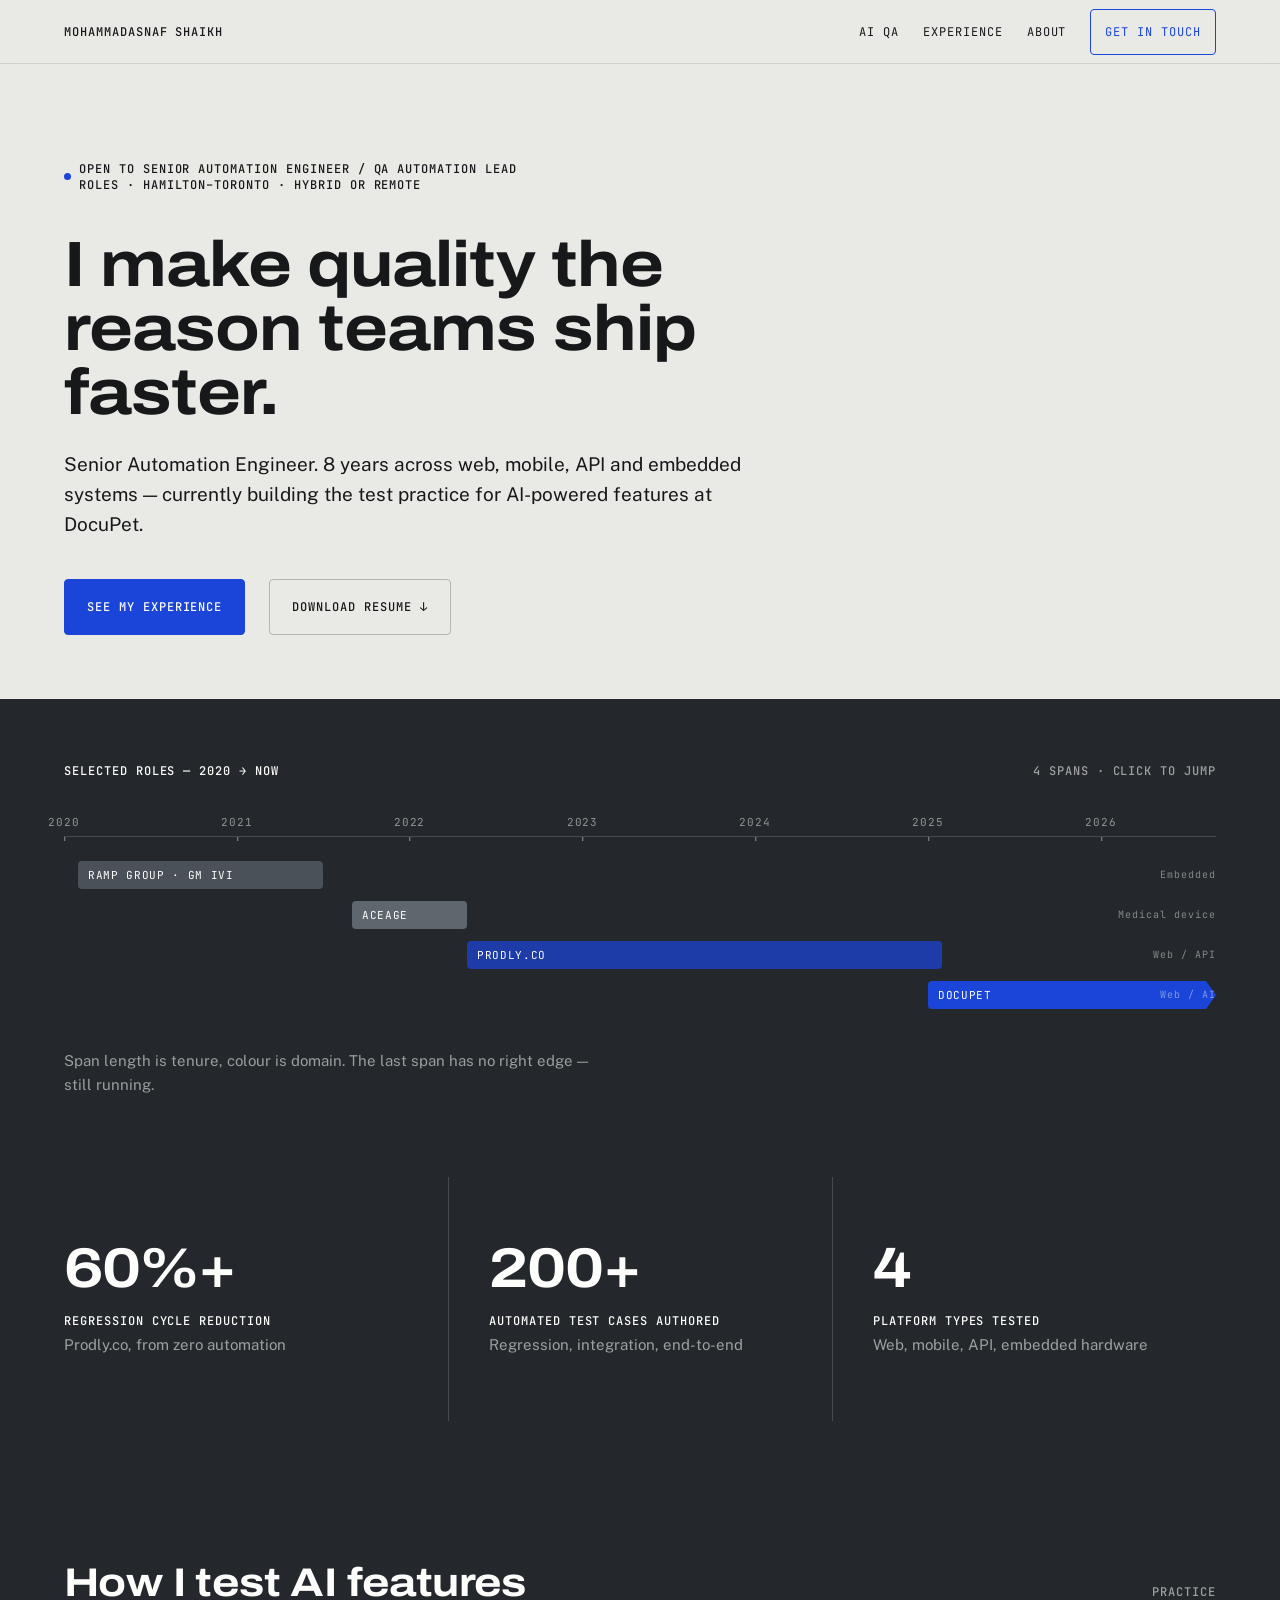
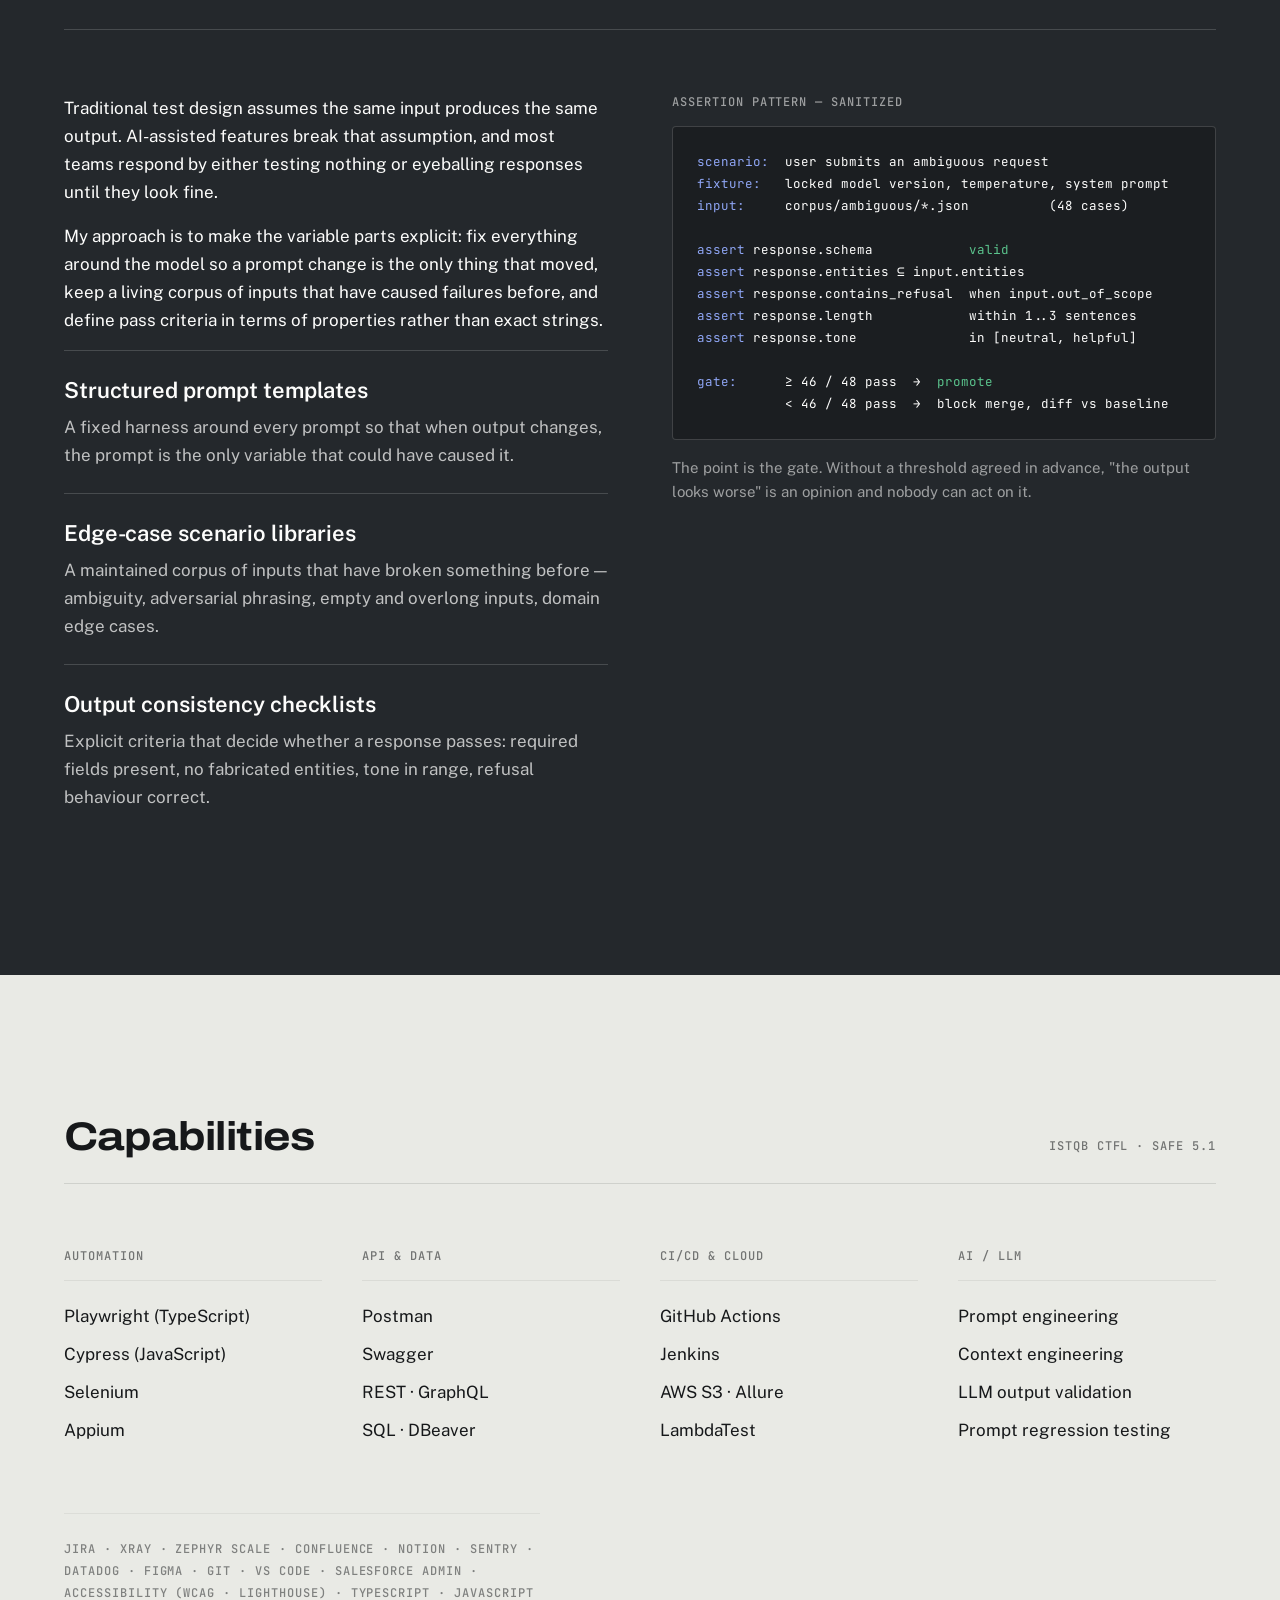
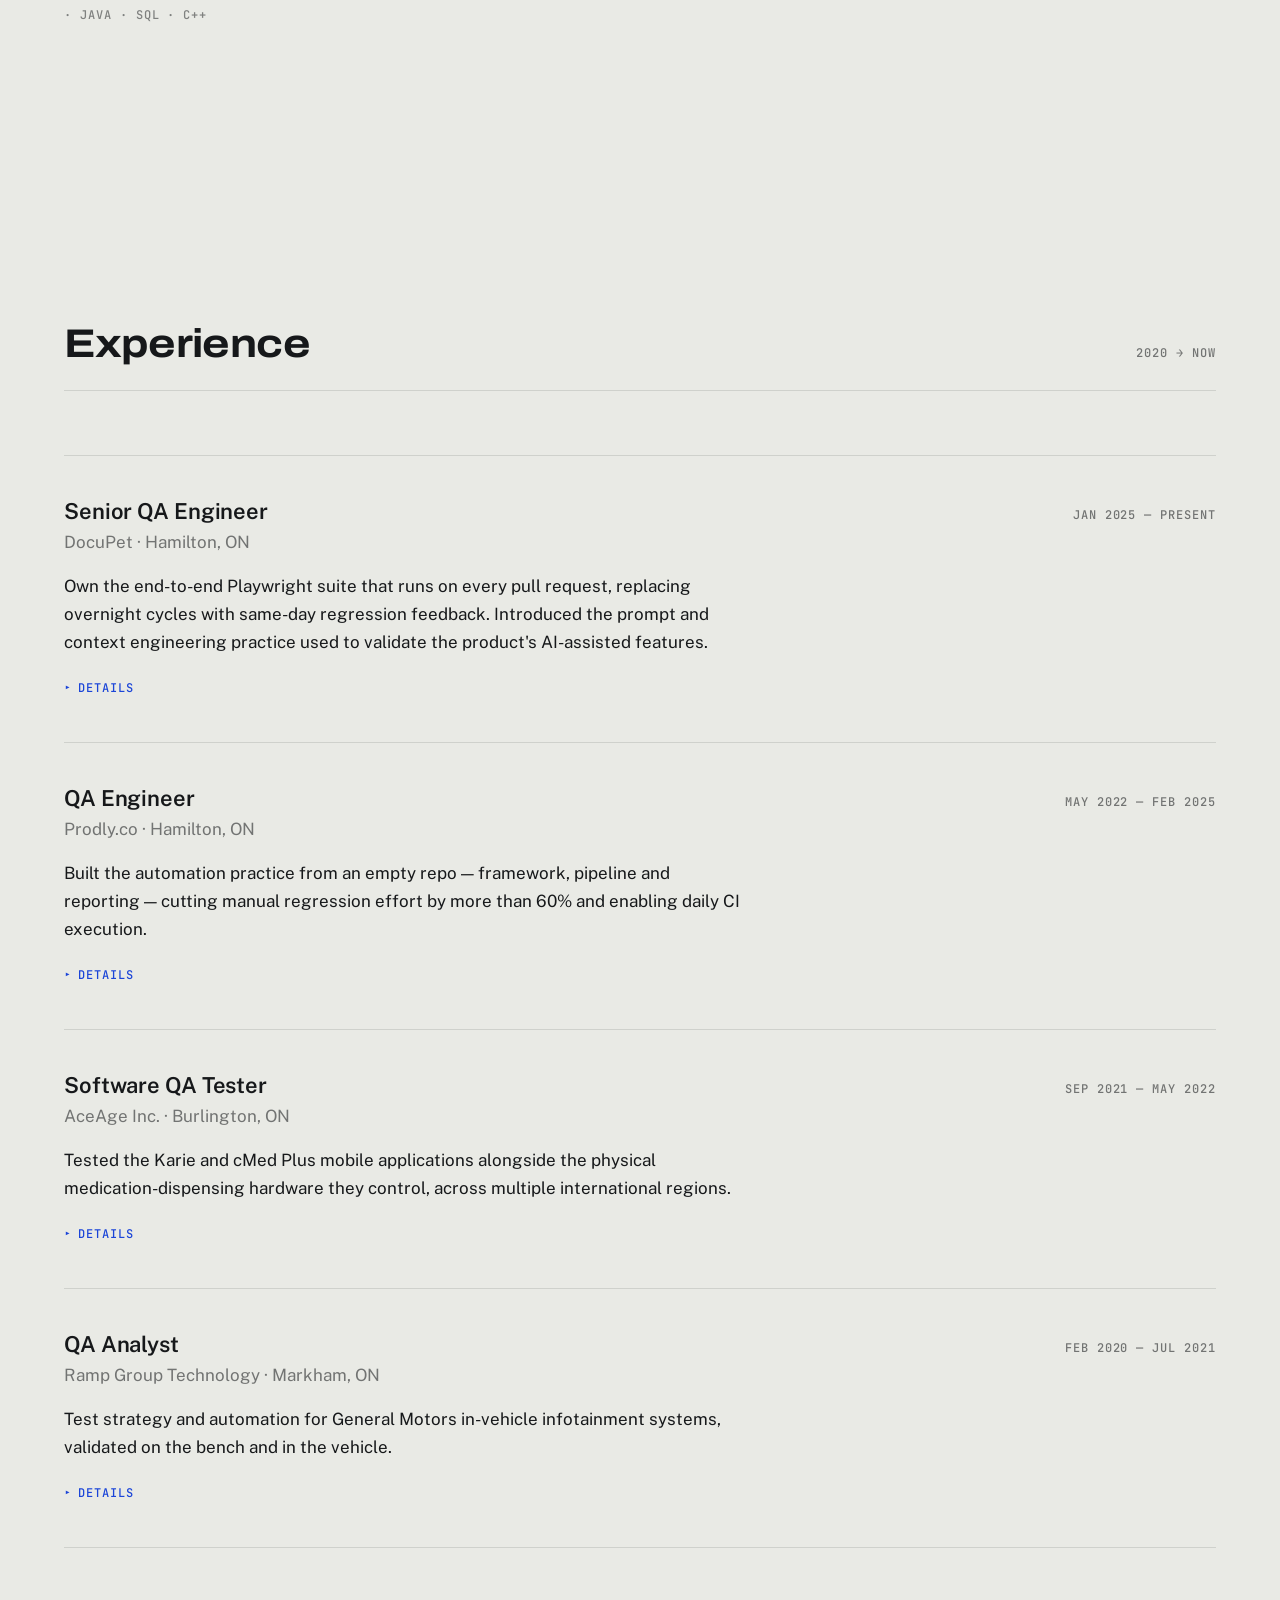
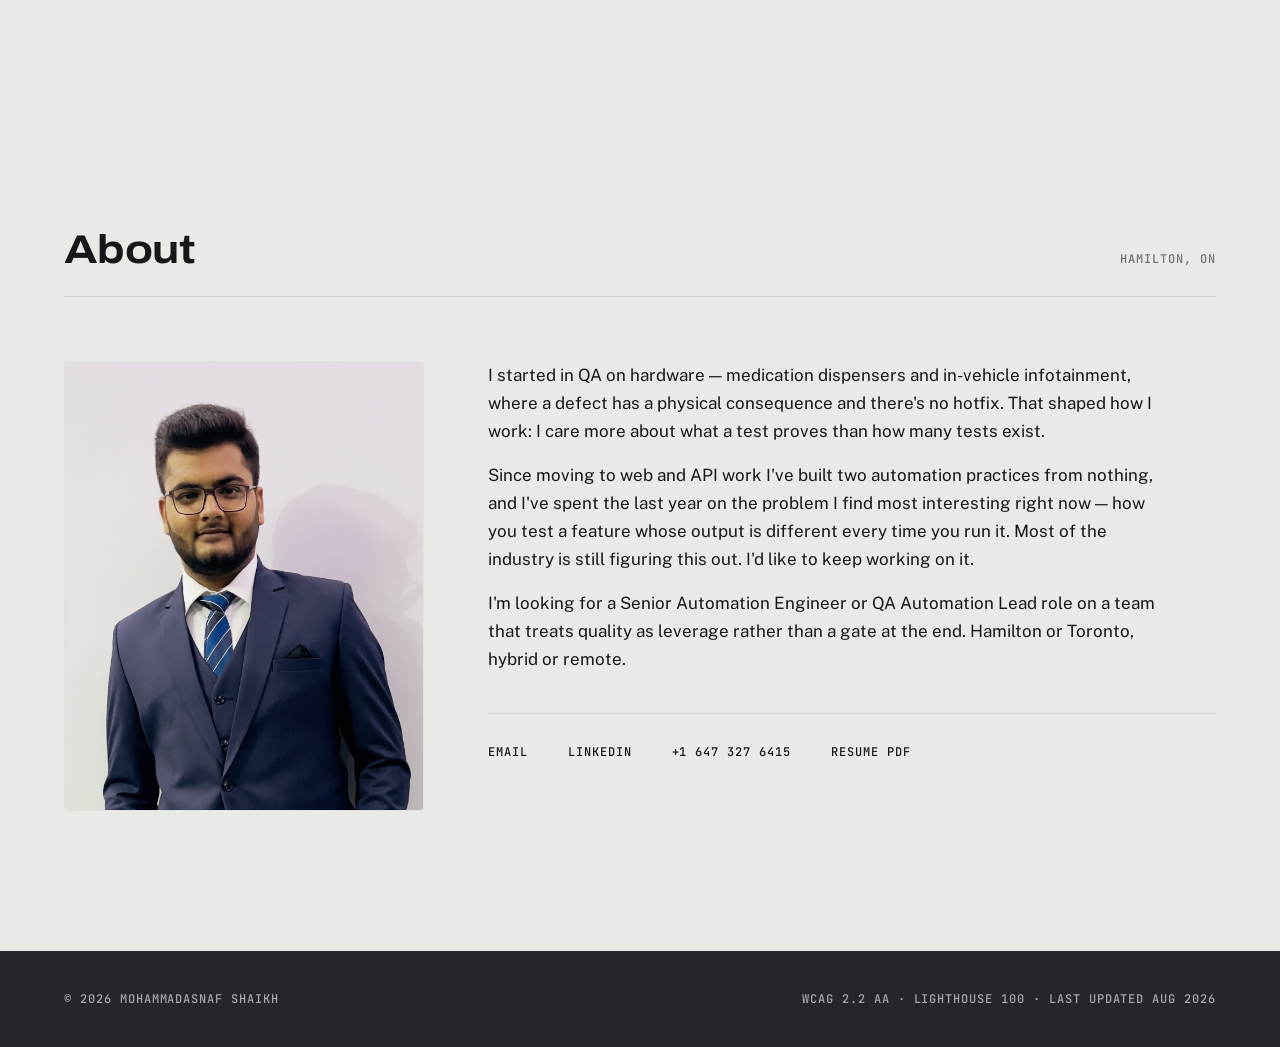
==== commit 7af5decd: "Correct number of years" ====
--- a/index.html
+++ b/index.html
@@ -4,20 +4,14 @@
 <meta charset="utf-8">
 <meta name="viewport" content="width=device-width, initial-scale=1">
 <title>Mohammadasnaf Shaikh — Senior Automation Engineer</title>
-<meta name="description" content="Senior Automation Engineer with 9+ years across web, mobile, API and embedded. Playwright, CI/CD, and QA for AI-powered features.">
-
-<!-- ============================================================
-     BEFORE PUBLISHING: replace the two URLs below with your real
-     live address, e.g. https://asnafshaikh.com
-     LinkedIn will NOT show a preview card if these stay as-is.
-     ============================================================ -->
-<link rel="canonical" href="https://asnafshaikh.com/">
-<meta property="og:image" content="https://asnafshaikh.com/og-image.png">
-
+<meta name="description" content="Senior Automation Engineer with 8 years across web, mobile, API and embedded. Playwright, CI/CD, and QA for AI-powered features.">
+<link rel="canonical" href="https://iamasnaf.github.io/">
+<meta property="og:image" content="https://iamasnaf.github.io/og-image.png">
+<meta name="author" content="Mohammadasnaf Shaikh">
 <meta property="og:type" content="website">
 <meta property="og:site_name" content="Mohammadasnaf Shaikh">
 <meta property="og:title" content="Mohammadasnaf Shaikh — Senior Automation Engineer">
-<meta property="og:description" content="9+ years across web, mobile, API and embedded. Playwright, CI/CD, and a working practice for testing AI-powered features.">
+<meta property="og:description" content="8 years across web, mobile, API and embedded. Playwright, CI/CD, and a working practice for testing AI-powered features.">
 <meta property="og:image:width" content="1200">
 <meta property="og:image:height" content="630">
 <meta property="og:image:alt" content="I make quality the reason teams ship faster — Mohammadasnaf Shaikh, Senior Automation Engineer">
@@ -25,7 +19,7 @@
 
 <meta name="twitter:card" content="summary_large_image">
 <meta name="twitter:title" content="Mohammadasnaf Shaikh — Senior Automation Engineer">
-<meta name="twitter:description" content="9+ years across web, mobile, API and embedded. Playwright, CI/CD, and a working practice for testing AI-powered features.">
+<meta name="twitter:description" content="8 years across web, mobile, API and embedded. Playwright, CI/CD, and a working practice for testing AI-powered features.">
 
 <meta name="theme-color" content="#24282C">
 <link rel="icon" href="favicon.svg" type="image/svg+xml">
@@ -54,7 +48,7 @@
   <section class="hero wrap">
     <p class="status mono"><span class="dot" aria-hidden="true"></span>Open to Senior Automation Engineer / QA Automation Lead roles · Hamilton–Toronto · Hybrid or remote</p>
     <h1>I make quality the reason teams ship faster.</h1>
-    <p class="hero-sub">Senior Automation Engineer. 9+ years across web, mobile, API and embedded systems — currently building the test practice for AI-powered features at DocuPet.</p>
+    <p class="hero-sub">Senior Automation Engineer. 8 years across web, mobile, API and embedded systems — currently building the test practice for AI-powered features at DocuPet.</p>
     <div class="actions">
       <a class="btn" href="#experience">See my experience</a>
       <a class="btn btn-quiet" href="Mohammadasnaf_Shaikh_Resume.pdf">Download resume ↓</a>
